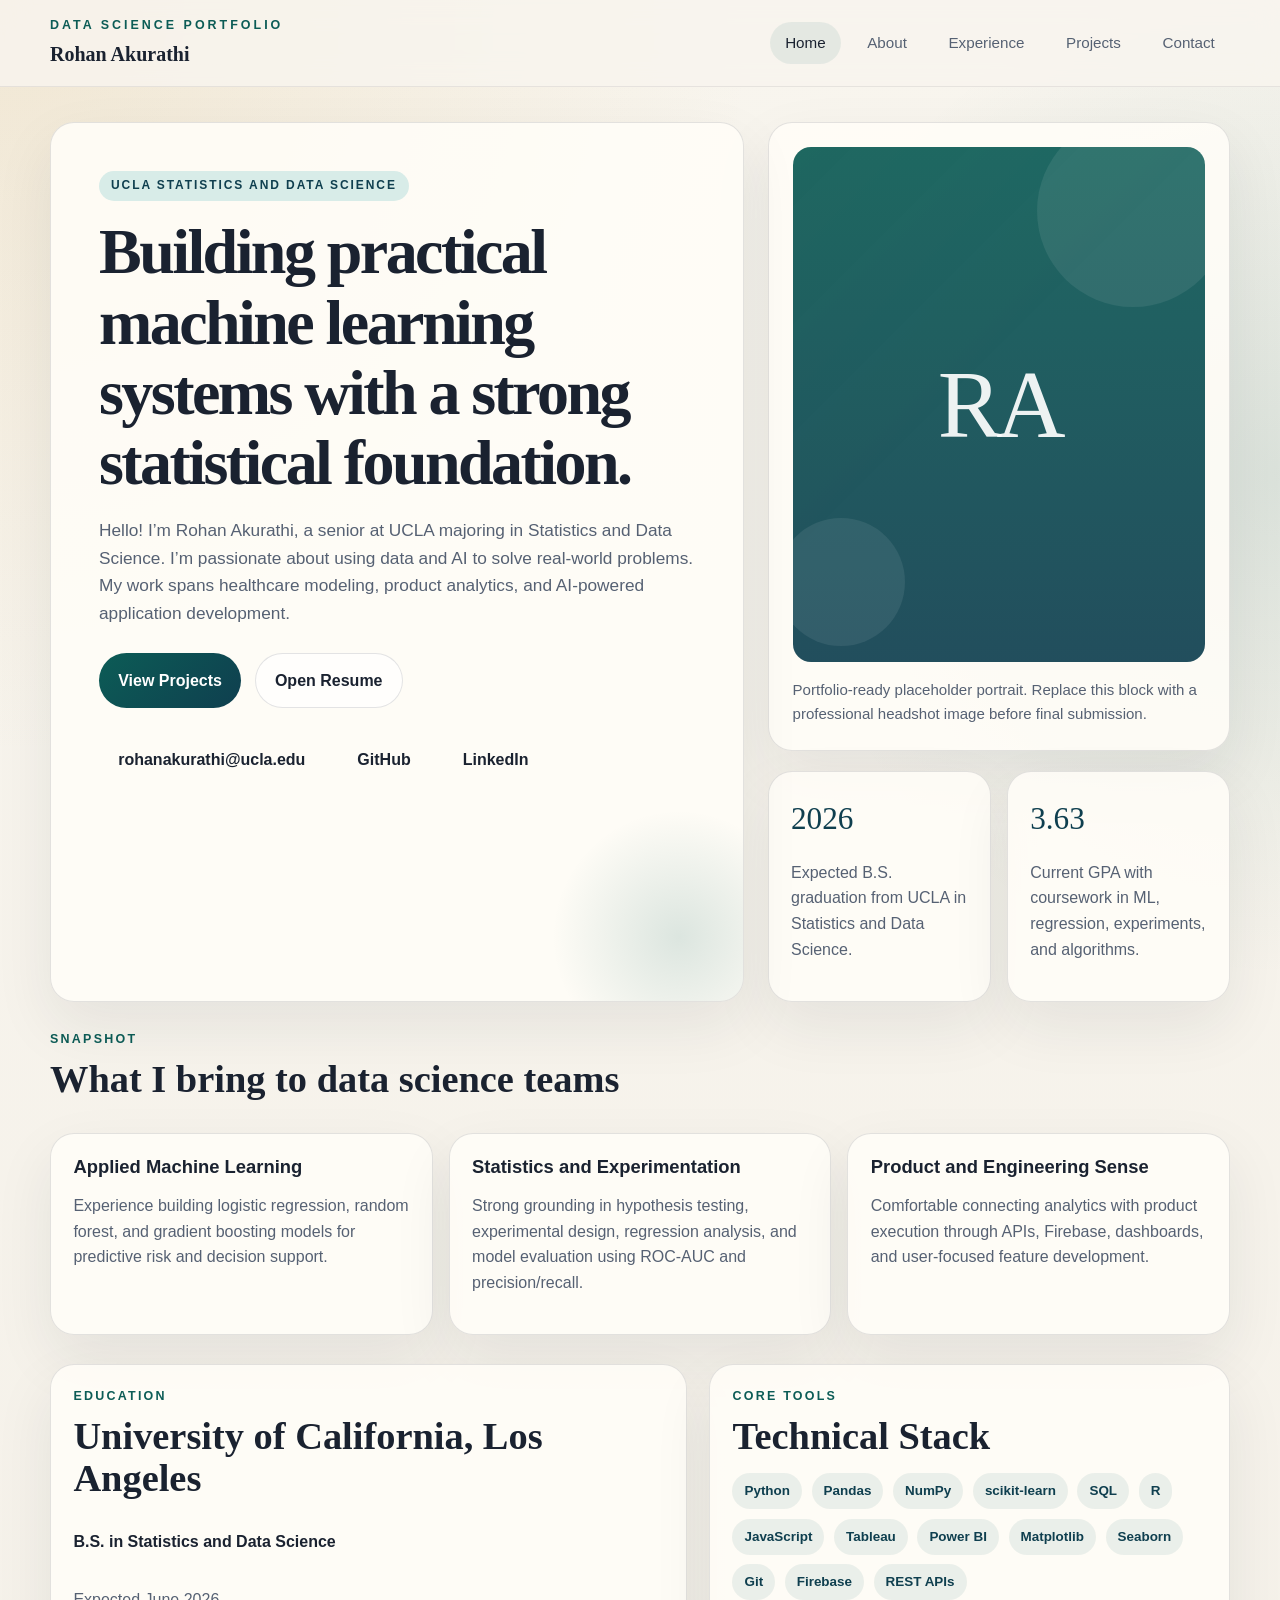
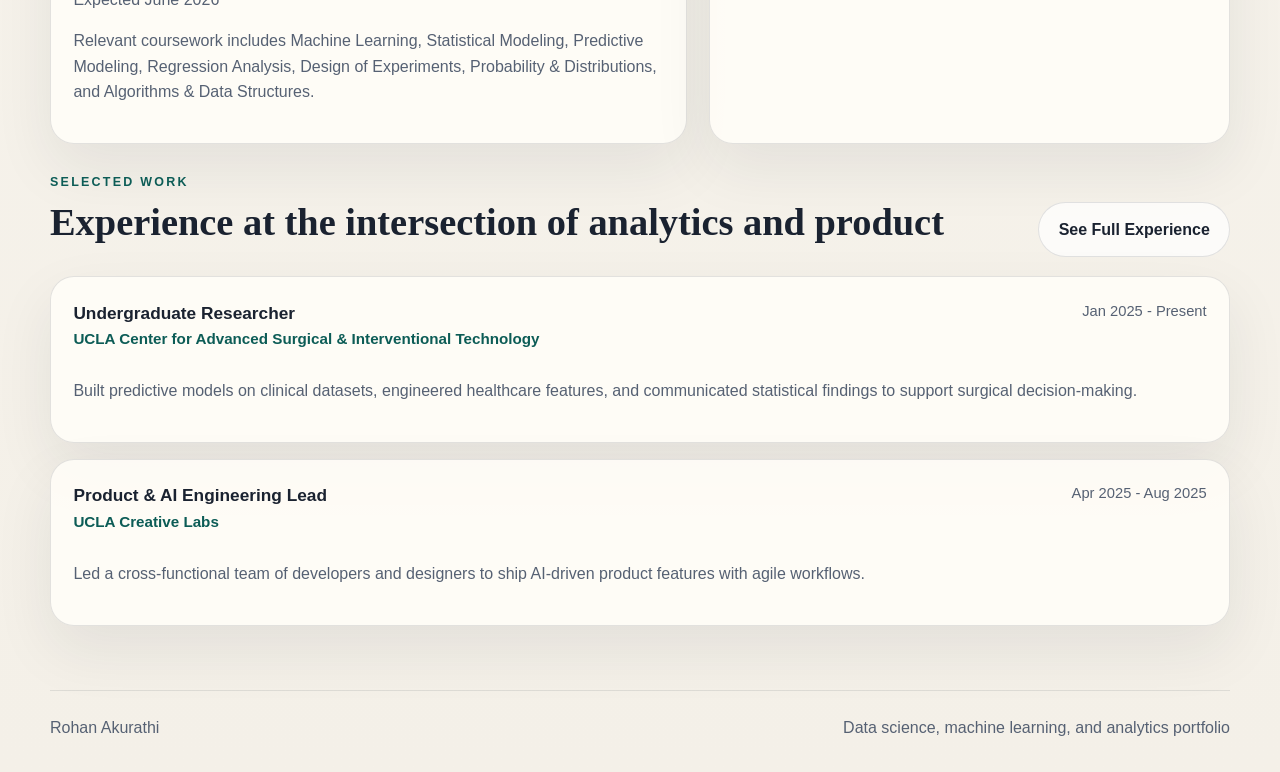
==== index.html @ 8f42e136 "Create multi-page data science portfolio website" ====
<!DOCTYPE html>
<html lang="en">
  <head>
    <meta charset="UTF-8" />
    <meta name="viewport" content="width=device-width, initial-scale=1.0" />
    <title>Rohan Akurathi | Data Science Portfolio</title>
    <meta
      name="description"
      content="Portfolio of Rohan Akurathi, a UCLA Statistics and Data Science student focused on machine learning, statistical analysis, and product-minded data work."
    />
    <link rel="stylesheet" href="styles.css" />
  </head>
  <body>
    <div class="site-shell">
      <header class="site-header">
        <div class="nav-wrap">
          <a class="brand" href="index.html">
            <span class="brand-mark">Data Science Portfolio</span>
            <span class="brand-name">Rohan Akurathi</span>
          </a>
          <nav class="nav-links" aria-label="Primary">
            <a class="active" href="index.html">Home</a>
            <a href="about.html">About</a>
            <a href="experience.html">Experience</a>
            <a href="projects.html">Projects</a>
            <a href="contact.html">Contact</a>
          </nav>
        </div>
      </header>

      <main class="content-wrap">
        <section class="hero">
          <div class="panel hero-copy">
            <span class="eyebrow">UCLA Statistics and Data Science</span>
            <h1>Building practical machine learning systems with a strong statistical foundation.</h1>
            <p class="lead">
              Hello! I’m Rohan Akurathi, a senior at UCLA majoring in Statistics and Data Science. I’m passionate about using data
              and AI to solve real-world problems. My work spans healthcare modeling, product analytics, and AI-powered application
              development.
            </p>
            <div class="cta-row">
              <a class="button primary" href="projects.html">View Projects</a>
              <a class="button secondary" href="assets/Rohan_Akurathi_Resume.pdf" target="_blank" rel="noreferrer">Open Resume</a>
            </div>
            <div class="inline-links">
              <a class="text-link" href="mailto:rohanakurathi@ucla.edu">rohanakurathi@ucla.edu</a>
              <a class="text-link" href="https://github.com/rohanakurathi/" target="_blank" rel="noreferrer">GitHub</a>
              <a class="text-link" href="https://www.linkedin.com/in/rohanakurathi/" target="_blank" rel="noreferrer">LinkedIn</a>
            </div>
          </div>

          <div class="hero-side">
            <div class="portrait-card">
              <div class="portrait" aria-label="Portrait placeholder for Rohan Akurathi">
                <div class="portrait-initials">RA</div>
              </div>
              <p class="portrait-note">
                Portfolio-ready placeholder portrait. Replace this block with a professional headshot image before final submission.
              </p>
            </div>
            <div class="mini-grid">
              <div class="card">
                <div class="stat-value">2026</div>
                <p>Expected B.S. graduation from UCLA in Statistics and Data Science.</p>
              </div>
              <div class="card">
                <div class="stat-value">3.63</div>
                <p>Current GPA with coursework in ML, regression, experiments, and algorithms.</p>
              </div>
            </div>
          </div>
        </section>

        <section class="section">
          <div class="section-header">
            <div>
              <div class="section-kicker">Snapshot</div>
              <h2>What I bring to data science teams</h2>
            </div>
          </div>
          <div class="card-grid">
            <article class="card">
              <h3>Applied Machine Learning</h3>
              <p>
                Experience building logistic regression, random forest, and gradient boosting models for predictive risk and decision support.
              </p>
            </article>
            <article class="card">
              <h3>Statistics and Experimentation</h3>
              <p>
                Strong grounding in hypothesis testing, experimental design, regression analysis, and model evaluation using ROC-AUC and precision/recall.
              </p>
            </article>
            <article class="card">
              <h3>Product and Engineering Sense</h3>
              <p>
                Comfortable connecting analytics with product execution through APIs, Firebase, dashboards, and user-focused feature development.
              </p>
            </article>
          </div>
        </section>

        <section class="section split">
          <div class="card">
            <div class="section-kicker">Education</div>
            <h2>University of California, Los Angeles</h2>
            <p class="highlight-line">B.S. in Statistics and Data Science</p>
            <p>Expected June 2026</p>
            <p>
              Relevant coursework includes Machine Learning, Statistical Modeling, Predictive Modeling, Regression Analysis, Design of
              Experiments, Probability &amp; Distributions, and Algorithms &amp; Data Structures.
            </p>
          </div>
          <div class="skill-cloud">
            <div class="section-kicker">Core Tools</div>
            <h2>Technical Stack</h2>
            <div class="tag-row">
              <span class="tag">Python</span>
              <span class="tag">Pandas</span>
              <span class="tag">NumPy</span>
              <span class="tag">scikit-learn</span>
              <span class="tag">SQL</span>
              <span class="tag">R</span>
              <span class="tag">JavaScript</span>
              <span class="tag">Tableau</span>
              <span class="tag">Power BI</span>
              <span class="tag">Matplotlib</span>
              <span class="tag">Seaborn</span>
              <span class="tag">Git</span>
              <span class="tag">Firebase</span>
              <span class="tag">REST APIs</span>
            </div>
          </div>
        </section>

        <section class="section">
          <div class="section-header">
            <div>
              <div class="section-kicker">Selected Work</div>
              <h2>Experience at the intersection of analytics and product</h2>
            </div>
            <a class="button secondary" href="experience.html">See Full Experience</a>
          </div>
          <div class="timeline">
            <article class="timeline-item">
              <div class="timeline-head">
                <div>
                  <div class="timeline-role">Undergraduate Researcher</div>
                  <div class="timeline-org">UCLA Center for Advanced Surgical &amp; Interventional Technology</div>
                </div>
                <div class="timeline-date">Jan 2025 - Present</div>
              </div>
              <p>
                Built predictive models on clinical datasets, engineered healthcare features, and communicated statistical findings to
                support surgical decision-making.
              </p>
            </article>
            <article class="timeline-item">
              <div class="timeline-head">
                <div>
                  <div class="timeline-role">Product &amp; AI Engineering Lead</div>
                  <div class="timeline-org">UCLA Creative Labs</div>
                </div>
                <div class="timeline-date">Apr 2025 - Aug 2025</div>
              </div>
              <p>
                Led a cross-functional team of developers and designers to ship AI-driven product features with agile workflows.
              </p>
            </article>
          </div>
        </section>
      </main>

      <footer class="footer-wrap">
        <div class="footer-card">
          <span>Rohan Akurathi</span>
          <span>Data science, machine learning, and analytics portfolio</span>
        </div>
      </footer>
    </div>
  </body>
</html>
---- styles.css ----
:root {
  --bg: #f4f0e8;
  --paper: #fffdf8;
  --paper-strong: #f7f2e8;
  --ink: #1a2230;
  --muted: #566173;
  --line: rgba(26, 34, 48, 0.12);
  --accent: #0c5c56;
  --accent-soft: #d8ece8;
  --accent-deep: #0f3f4f;
  --gold: #d0a85c;
  --shadow: 0 24px 60px rgba(26, 34, 48, 0.08);
  --radius: 24px;
  --radius-sm: 16px;
  --max: 1180px;
}

* {
  box-sizing: border-box;
}

html {
  scroll-behavior: smooth;
}

body {
  margin: 0;
  font-family: "Avenir Next", Avenir, "Segoe UI", sans-serif;
  color: var(--ink);
  background:
    radial-gradient(circle at top left, rgba(208, 168, 92, 0.18), transparent 28%),
    radial-gradient(circle at right 20%, rgba(12, 92, 86, 0.12), transparent 22%),
    linear-gradient(180deg, #f8f5ee 0%, var(--bg) 100%);
  line-height: 1.6;
}

a {
  color: inherit;
  text-decoration: none;
}

img {
  max-width: 100%;
  display: block;
}

.site-shell {
  min-height: 100vh;
}

.site-header {
  position: sticky;
  top: 0;
  z-index: 20;
  backdrop-filter: blur(14px);
  background: rgba(248, 245, 238, 0.82);
  border-bottom: 1px solid rgba(26, 34, 48, 0.08);
}

.nav-wrap,
.content-wrap,
.footer-wrap {
  width: min(calc(100% - 2rem), var(--max));
  margin: 0 auto;
}

.nav-wrap {
  display: flex;
  align-items: center;
  justify-content: space-between;
  gap: 1.5rem;
  padding: 1rem 0;
}

.brand {
  display: flex;
  flex-direction: column;
  gap: 0.1rem;
}

.brand-mark {
  font-size: 0.78rem;
  letter-spacing: 0.24em;
  text-transform: uppercase;
  color: var(--accent);
  font-weight: 700;
}

.brand-name {
  font-family: Georgia, "Times New Roman", serif;
  font-size: 1.25rem;
  font-weight: 700;
}

.nav-links {
  display: flex;
  flex-wrap: wrap;
  justify-content: flex-end;
  gap: 0.7rem;
}

.nav-links a {
  padding: 0.55rem 0.95rem;
  border-radius: 999px;
  font-size: 0.95rem;
  color: var(--muted);
  transition: 160ms ease;
}

.nav-links a:hover,
.nav-links a.active {
  color: var(--ink);
  background: rgba(12, 92, 86, 0.08);
}

.content-wrap {
  padding: 2.2rem 0 4rem;
}

.hero {
  display: grid;
  grid-template-columns: 1.5fr 1fr;
  gap: 1.5rem;
  align-items: stretch;
}

.panel,
.card,
.timeline-item,
.contact-panel,
.resume-frame,
.project-card,
.skill-cloud,
.portrait-card {
  background: rgba(255, 253, 248, 0.88);
  border: 1px solid var(--line);
  border-radius: var(--radius);
  box-shadow: var(--shadow);
}

.hero-copy {
  padding: 3rem;
  position: relative;
  overflow: hidden;
}

.hero-copy::after {
  content: "";
  position: absolute;
  inset: auto -4rem -4rem auto;
  width: 16rem;
  height: 16rem;
  border-radius: 50%;
  background: radial-gradient(circle, rgba(12, 92, 86, 0.14), transparent 70%);
}

.eyebrow {
  display: inline-flex;
  align-items: center;
  gap: 0.5rem;
  padding: 0.35rem 0.75rem;
  border-radius: 999px;
  font-size: 0.75rem;
  font-weight: 700;
  letter-spacing: 0.16em;
  text-transform: uppercase;
  background: var(--accent-soft);
  color: var(--accent-deep);
}

h1,
h2,
h3 {
  line-height: 1.1;
  margin: 0;
}

h1 {
  margin-top: 1rem;
  font-family: Georgia, "Times New Roman", serif;
  font-size: clamp(2.8rem, 5vw, 4.8rem);
  letter-spacing: -0.04em;
}

h2 {
  font-family: Georgia, "Times New Roman", serif;
  font-size: clamp(1.8rem, 3vw, 2.6rem);
  margin-bottom: 0.85rem;
}

h3 {
  font-size: 1.15rem;
}

.lead {
  font-size: 1.08rem;
  color: var(--muted);
  max-width: 62ch;
  margin: 1.15rem 0 0;
}

.cta-row,
.inline-links {
  display: flex;
  flex-wrap: wrap;
  gap: 0.85rem;
  margin-top: 1.6rem;
}

.button,
.text-link {
  display: inline-flex;
  align-items: center;
  justify-content: center;
  gap: 0.45rem;
  border-radius: 999px;
  padding: 0.85rem 1.2rem;
  font-weight: 600;
  transition: 160ms ease;
}

.button.primary {
  color: white;
  background: linear-gradient(135deg, var(--accent) 0%, var(--accent-deep) 100%);
}

.button.secondary {
  border: 1px solid var(--line);
  background: rgba(255, 255, 255, 0.7);
}

.button:hover,
.text-link:hover {
  transform: translateY(-1px);
}

.hero-side {
  display: grid;
  gap: 1.2rem;
}

.portrait-card {
  padding: 1.5rem;
}

.portrait {
  aspect-ratio: 4 / 5;
  border-radius: calc(var(--radius) - 6px);
  background:
    linear-gradient(180deg, rgba(12, 92, 86, 0.92), rgba(15, 63, 79, 0.92)),
    linear-gradient(135deg, rgba(208, 168, 92, 0.2), transparent 50%);
  position: relative;
  overflow: hidden;
  display: grid;
  place-items: center;
}

.portrait::before,
.portrait::after {
  content: "";
  position: absolute;
  border-radius: 50%;
  background: rgba(255, 255, 255, 0.08);
}

.portrait::before {
  width: 12rem;
  height: 12rem;
  top: -2rem;
  right: -1.5rem;
}

.portrait::after {
  width: 8rem;
  height: 8rem;
  bottom: 1rem;
  left: -1rem;
}

.portrait-initials {
  position: relative;
  z-index: 1;
  font-family: Georgia, "Times New Roman", serif;
  font-size: clamp(4rem, 10vw, 6rem);
  color: rgba(255, 255, 255, 0.92);
  letter-spacing: -0.06em;
}

.portrait-note {
  margin: 1rem 0 0;
  color: var(--muted);
  font-size: 0.94rem;
}

.mini-grid,
.stats-grid,
.card-grid,
.project-grid,
.contact-grid {
  display: grid;
  gap: 1rem;
}

.mini-grid {
  grid-template-columns: repeat(2, minmax(0, 1fr));
}

.card,
.timeline-item,
.project-card,
.contact-panel,
.skill-cloud {
  padding: 1.4rem;
}

.stat-value {
  font-family: Georgia, "Times New Roman", serif;
  font-size: 1.95rem;
  color: var(--accent-deep);
}

.muted,
.meta,
li,
p {
  color: var(--muted);
}

.section {
  margin-top: 1.8rem;
}

.section-header {
  display: flex;
  align-items: end;
  justify-content: space-between;
  gap: 1rem;
  margin-bottom: 1.2rem;
}

.section-kicker {
  font-size: 0.78rem;
  text-transform: uppercase;
  letter-spacing: 0.18em;
  color: var(--accent);
  font-weight: 700;
  margin-bottom: 0.5rem;
}

.card-grid,
.project-grid,
.contact-grid {
  grid-template-columns: repeat(3, minmax(0, 1fr));
}

.list-reset {
  list-style: none;
  margin: 0;
  padding: 0;
}

.tag-row {
  display: flex;
  flex-wrap: wrap;
  gap: 0.6rem;
  margin-top: 1rem;
}

.tag {
  padding: 0.45rem 0.75rem;
  border-radius: 999px;
  background: rgba(12, 92, 86, 0.08);
  color: var(--accent-deep);
  font-size: 0.84rem;
  font-weight: 600;
}

.timeline {
  display: grid;
  gap: 1rem;
}

.timeline-item {
  display: grid;
  gap: 0.65rem;
}

.timeline-head {
  display: flex;
  justify-content: space-between;
  align-items: start;
  gap: 1rem;
}

.timeline-role {
  font-size: 1.08rem;
  font-weight: 700;
  color: var(--ink);
}

.timeline-org {
  font-size: 0.95rem;
  color: var(--accent);
  font-weight: 700;
}

.timeline-date {
  font-size: 0.92rem;
  white-space: nowrap;
  color: var(--muted);
}

ul {
  margin: 0.2rem 0 0;
  padding-left: 1.15rem;
}

.split {
  display: grid;
  grid-template-columns: 1.1fr 0.9fr;
  gap: 1.4rem;
}

.resume-frame {
  overflow: hidden;
}

.resume-frame iframe {
  width: 100%;
  height: 72vh;
  border: 0;
}

.footer-wrap {
  padding: 0 0 2rem;
}

.footer-card {
  border-top: 1px solid rgba(26, 34, 48, 0.1);
  padding-top: 1.5rem;
  color: var(--muted);
  display: flex;
  justify-content: space-between;
  gap: 1rem;
  flex-wrap: wrap;
}

.highlight-line {
  display: inline-flex;
  gap: 0.55rem;
  align-items: center;
  color: var(--ink);
  font-weight: 600;
}

.divider {
  height: 1px;
  background: var(--line);
  margin: 1.4rem 0;
}

@media (max-width: 980px) {
  .hero,
  .split,
  .card-grid,
  .project-grid,
  .contact-grid {
    grid-template-columns: 1fr;
  }

  .mini-grid {
    grid-template-columns: 1fr 1fr;
  }

  .timeline-head,
  .section-header,
  .footer-card {
    flex-direction: column;
    align-items: start;
  }
}

@media (max-width: 720px) {
  .nav-wrap {
    flex-direction: column;
    align-items: start;
  }

  .nav-links {
    justify-content: start;
  }

  .hero-copy,
  .portrait-card,
  .card,
  .timeline-item,
  .project-card,
  .contact-panel,
  .skill-cloud {
    padding: 1.2rem;
  }

  .content-wrap {
    padding-top: 1.5rem;
  }

  .mini-grid {
    grid-template-columns: 1fr;
  }
}
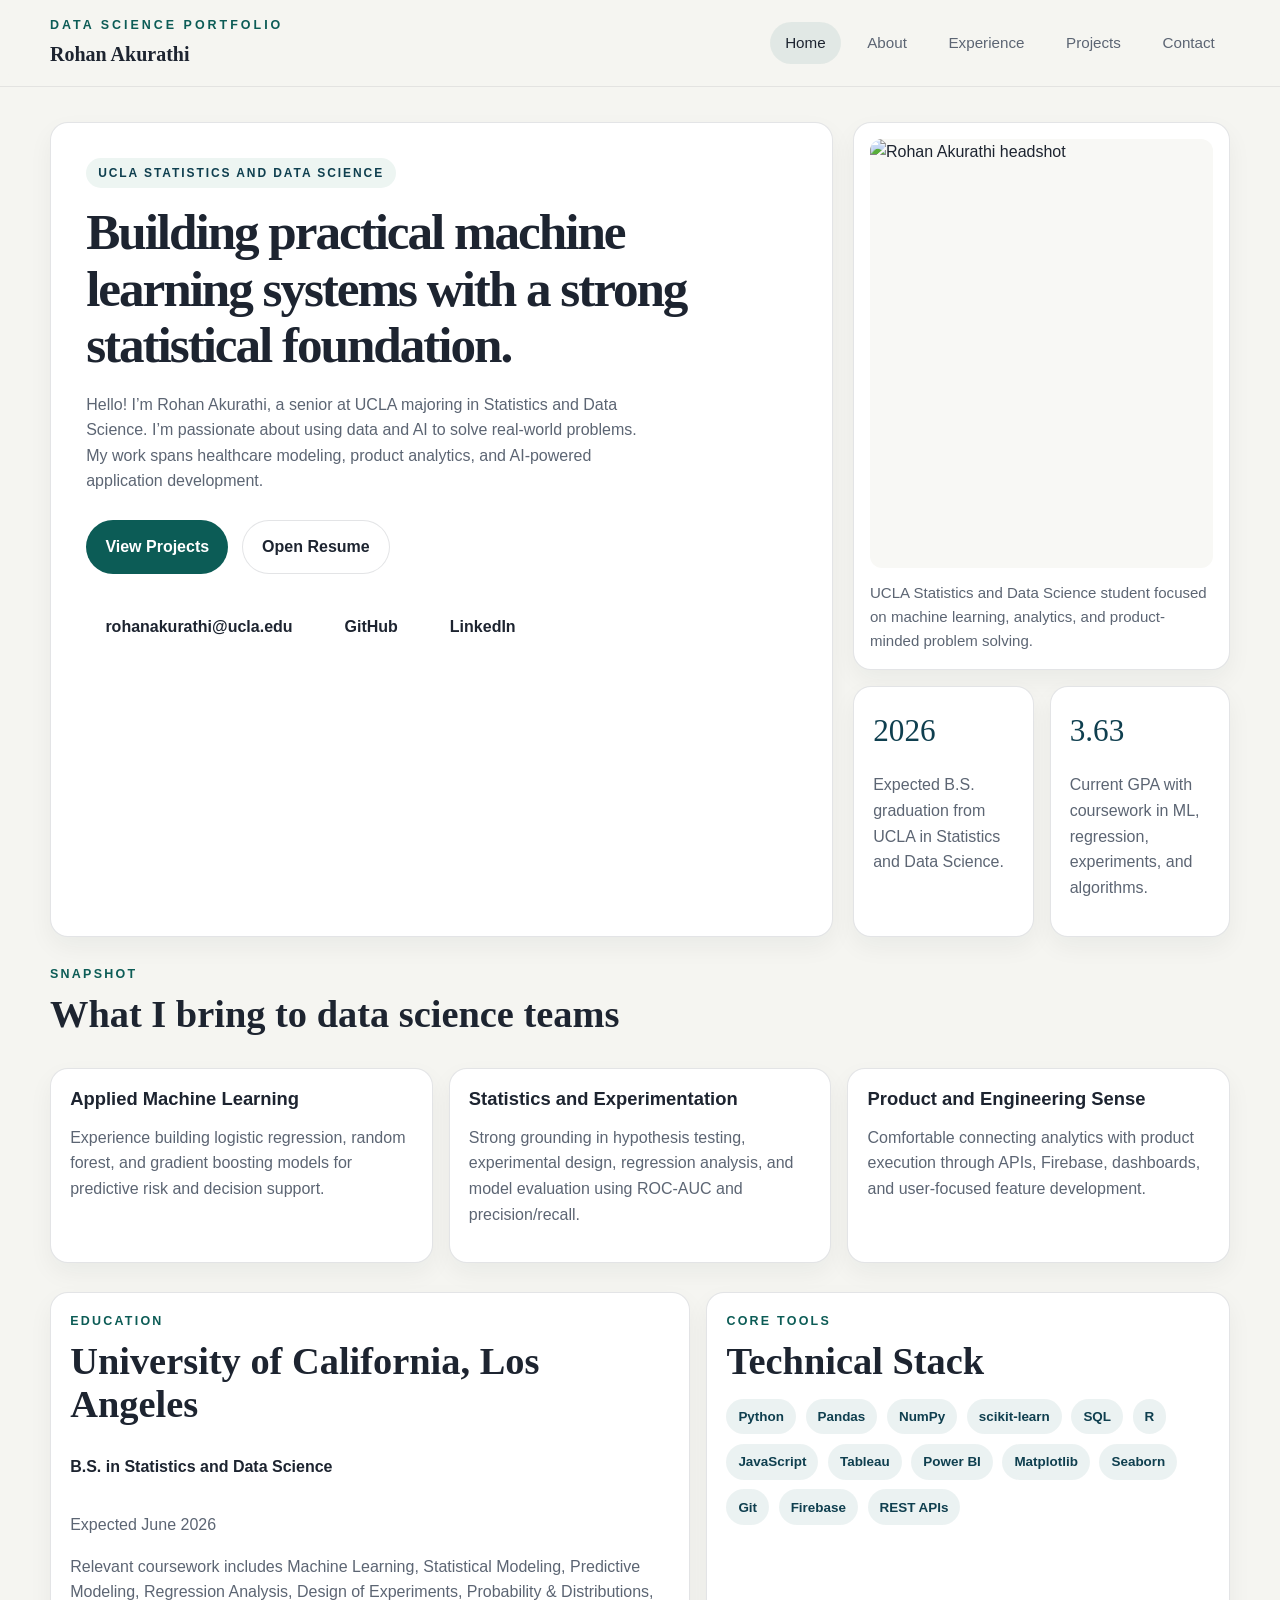
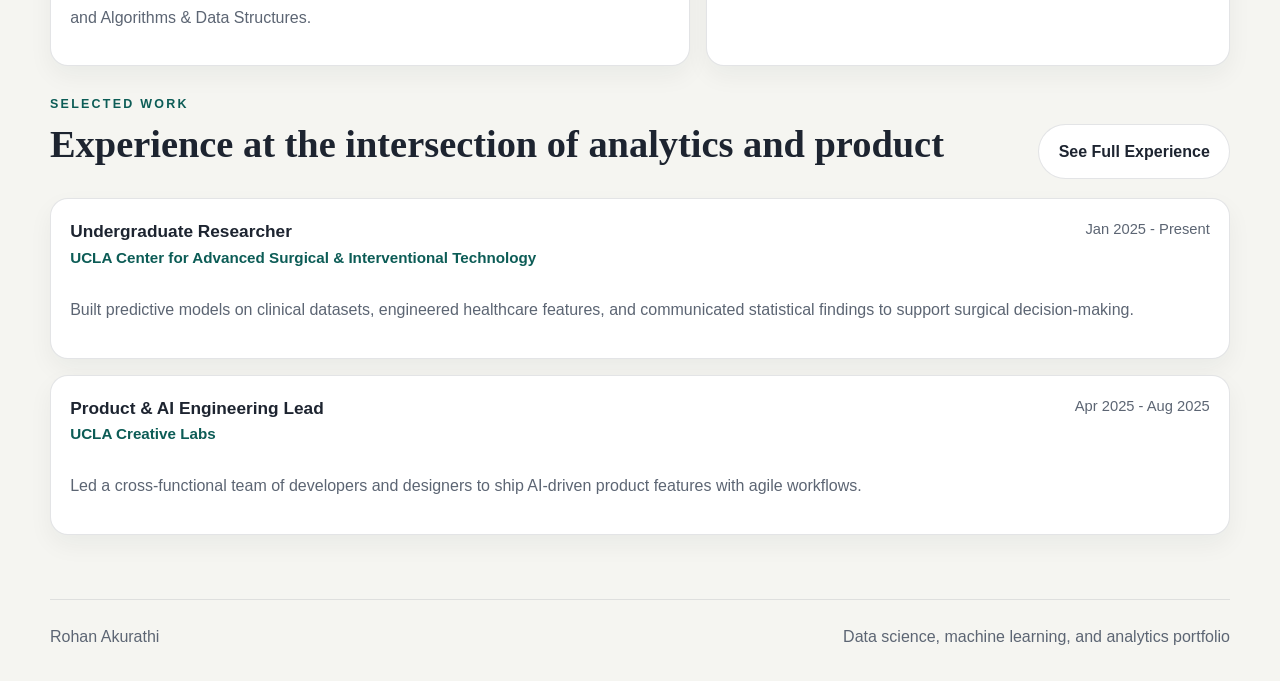
==== commit 09d05488: "Simplify portfolio layout and add headshot" ====
--- a/index.html
+++ b/index.html
@@ -45,17 +45,17 @@
             <div class="inline-links">
               <a class="text-link" href="mailto:rohanakurathi@ucla.edu">rohanakurathi@ucla.edu</a>
               <a class="text-link" href="https://github.com/rohanakurathi/" target="_blank" rel="noreferrer">GitHub</a>
-              <a class="text-link" href="https://www.linkedin.com/in/rohanakurathi/" target="_blank" rel="noreferrer">LinkedIn</a>
+              <a class="text-link" href="https://www.linkedin.com/in/rohan-akurathi/" target="_blank" rel="noreferrer">LinkedIn</a>
             </div>
           </div>
 
           <div class="hero-side">
             <div class="portrait-card">
-              <div class="portrait" aria-label="Portrait placeholder for Rohan Akurathi">
-                <div class="portrait-initials">RA</div>
+              <div class="portrait" aria-label="Portrait of Rohan Akurathi">
+                <img src="assets/headshot.jpg" alt="Rohan Akurathi headshot" />
               </div>
               <p class="portrait-note">
-                Portfolio-ready placeholder portrait. Replace this block with a professional headshot image before final submission.
+                UCLA Statistics and Data Science student focused on machine learning, analytics, and product-minded problem solving.
               </p>
             </div>
             <div class="mini-grid">
--- a/styles.css
+++ b/styles.css
@@ -1,17 +1,17 @@
 :root {
-  --bg: #f4f0e8;
-  --paper: #fffdf8;
-  --paper-strong: #f7f2e8;
-  --ink: #1a2230;
-  --muted: #566173;
+  --bg: #f5f5f1;
+  --paper: #ffffff;
+  --paper-strong: #f8f8f5;
+  --ink: #1d2430;
+  --muted: #5c6573;
   --line: rgba(26, 34, 48, 0.12);
   --accent: #0c5c56;
   --accent-soft: #d8ece8;
   --accent-deep: #0f3f4f;
   --gold: #d0a85c;
-  --shadow: 0 24px 60px rgba(26, 34, 48, 0.08);
-  --radius: 24px;
-  --radius-sm: 16px;
+  --shadow: 0 10px 24px rgba(26, 34, 48, 0.05);
+  --radius: 18px;
+  --radius-sm: 14px;
   --max: 1180px;
 }
 
@@ -27,10 +27,7 @@
   margin: 0;
   font-family: "Avenir Next", Avenir, "Segoe UI", sans-serif;
   color: var(--ink);
-  background:
-    radial-gradient(circle at top left, rgba(208, 168, 92, 0.18), transparent 28%),
-    radial-gradient(circle at right 20%, rgba(12, 92, 86, 0.12), transparent 22%),
-    linear-gradient(180deg, #f8f5ee 0%, var(--bg) 100%);
+  background: var(--bg);
   line-height: 1.6;
 }
 
@@ -52,8 +49,8 @@
   position: sticky;
   top: 0;
   z-index: 20;
-  backdrop-filter: blur(14px);
-  background: rgba(248, 245, 238, 0.82);
+  backdrop-filter: blur(10px);
+  background: rgba(245, 245, 241, 0.92);
   border-bottom: 1px solid rgba(26, 34, 48, 0.08);
 }
 
@@ -119,8 +116,8 @@
 
 .hero {
   display: grid;
-  grid-template-columns: 1.5fr 1fr;
-  gap: 1.5rem;
+  grid-template-columns: 1.35fr 0.65fr;
+  gap: 1.25rem;
   align-items: stretch;
 }
 
@@ -132,26 +129,14 @@
 .project-card,
 .skill-cloud,
 .portrait-card {
-  background: rgba(255, 253, 248, 0.88);
+  background: var(--paper);
   border: 1px solid var(--line);
   border-radius: var(--radius);
   box-shadow: var(--shadow);
 }
 
 .hero-copy {
-  padding: 3rem;
-  position: relative;
-  overflow: hidden;
-}
-
-.hero-copy::after {
-  content: "";
-  position: absolute;
-  inset: auto -4rem -4rem auto;
-  width: 16rem;
-  height: 16rem;
-  border-radius: 50%;
-  background: radial-gradient(circle, rgba(12, 92, 86, 0.14), transparent 70%);
+  padding: 2.2rem;
 }
 
 .eyebrow {
@@ -164,7 +149,7 @@
   font-weight: 700;
   letter-spacing: 0.16em;
   text-transform: uppercase;
-  background: var(--accent-soft);
+  background: #edf5f2;
   color: var(--accent-deep);
 }
 
@@ -178,7 +163,7 @@
 h1 {
   margin-top: 1rem;
   font-family: Georgia, "Times New Roman", serif;
-  font-size: clamp(2.8rem, 5vw, 4.8rem);
+  font-size: clamp(2.5rem, 4vw, 4rem);
   letter-spacing: -0.04em;
 }
 
@@ -193,7 +178,7 @@
 }
 
 .lead {
-  font-size: 1.08rem;
+  font-size: 1rem;
   color: var(--muted);
   max-width: 62ch;
   margin: 1.15rem 0 0;
@@ -221,12 +206,12 @@
 
 .button.primary {
   color: white;
-  background: linear-gradient(135deg, var(--accent) 0%, var(--accent-deep) 100%);
+  background: var(--accent);
 }
 
 .button.secondary {
   border: 1px solid var(--line);
-  background: rgba(255, 255, 255, 0.7);
+  background: var(--paper);
 }
 
 .button:hover,
@@ -236,58 +221,28 @@
 
 .hero-side {
   display: grid;
-  gap: 1.2rem;
+  gap: 1rem;
 }
 
 .portrait-card {
-  padding: 1.5rem;
+  padding: 1rem;
 }
 
 .portrait {
   aspect-ratio: 4 / 5;
   border-radius: calc(var(--radius) - 6px);
-  background:
-    linear-gradient(180deg, rgba(12, 92, 86, 0.92), rgba(15, 63, 79, 0.92)),
-    linear-gradient(135deg, rgba(208, 168, 92, 0.2), transparent 50%);
-  position: relative;
+  background: var(--paper-strong);
   overflow: hidden;
-  display: grid;
-  place-items: center;
-}
-
-.portrait::before,
-.portrait::after {
-  content: "";
-  position: absolute;
-  border-radius: 50%;
-  background: rgba(255, 255, 255, 0.08);
-}
-
-.portrait::before {
-  width: 12rem;
-  height: 12rem;
-  top: -2rem;
-  right: -1.5rem;
-}
-
-.portrait::after {
-  width: 8rem;
-  height: 8rem;
-  bottom: 1rem;
-  left: -1rem;
-}
-
-.portrait-initials {
-  position: relative;
-  z-index: 1;
-  font-family: Georgia, "Times New Roman", serif;
-  font-size: clamp(4rem, 10vw, 6rem);
-  color: rgba(255, 255, 255, 0.92);
-  letter-spacing: -0.06em;
+}
+
+.portrait img {
+  width: 100%;
+  height: 100%;
+  object-fit: cover;
 }
 
 .portrait-note {
-  margin: 1rem 0 0;
+  margin: 0.85rem 0 0;
   color: var(--muted);
   font-size: 0.94rem;
 }
@@ -310,7 +265,7 @@
 .project-card,
 .contact-panel,
 .skill-cloud {
-  padding: 1.4rem;
+  padding: 1.2rem;
 }
 
 .stat-value {
@@ -351,6 +306,7 @@
 .project-grid,
 .contact-grid {
   grid-template-columns: repeat(3, minmax(0, 1fr));
+  gap: 1rem;
 }
 
 .list-reset {
@@ -418,7 +374,7 @@
 .split {
   display: grid;
   grid-template-columns: 1.1fr 0.9fr;
-  gap: 1.4rem;
+  gap: 1rem;
 }
 
 .resume-frame {
@@ -497,7 +453,7 @@
   .project-card,
   .contact-panel,
   .skill-cloud {
-    padding: 1.2rem;
+    padding: 1rem;
   }
 
   .content-wrap {
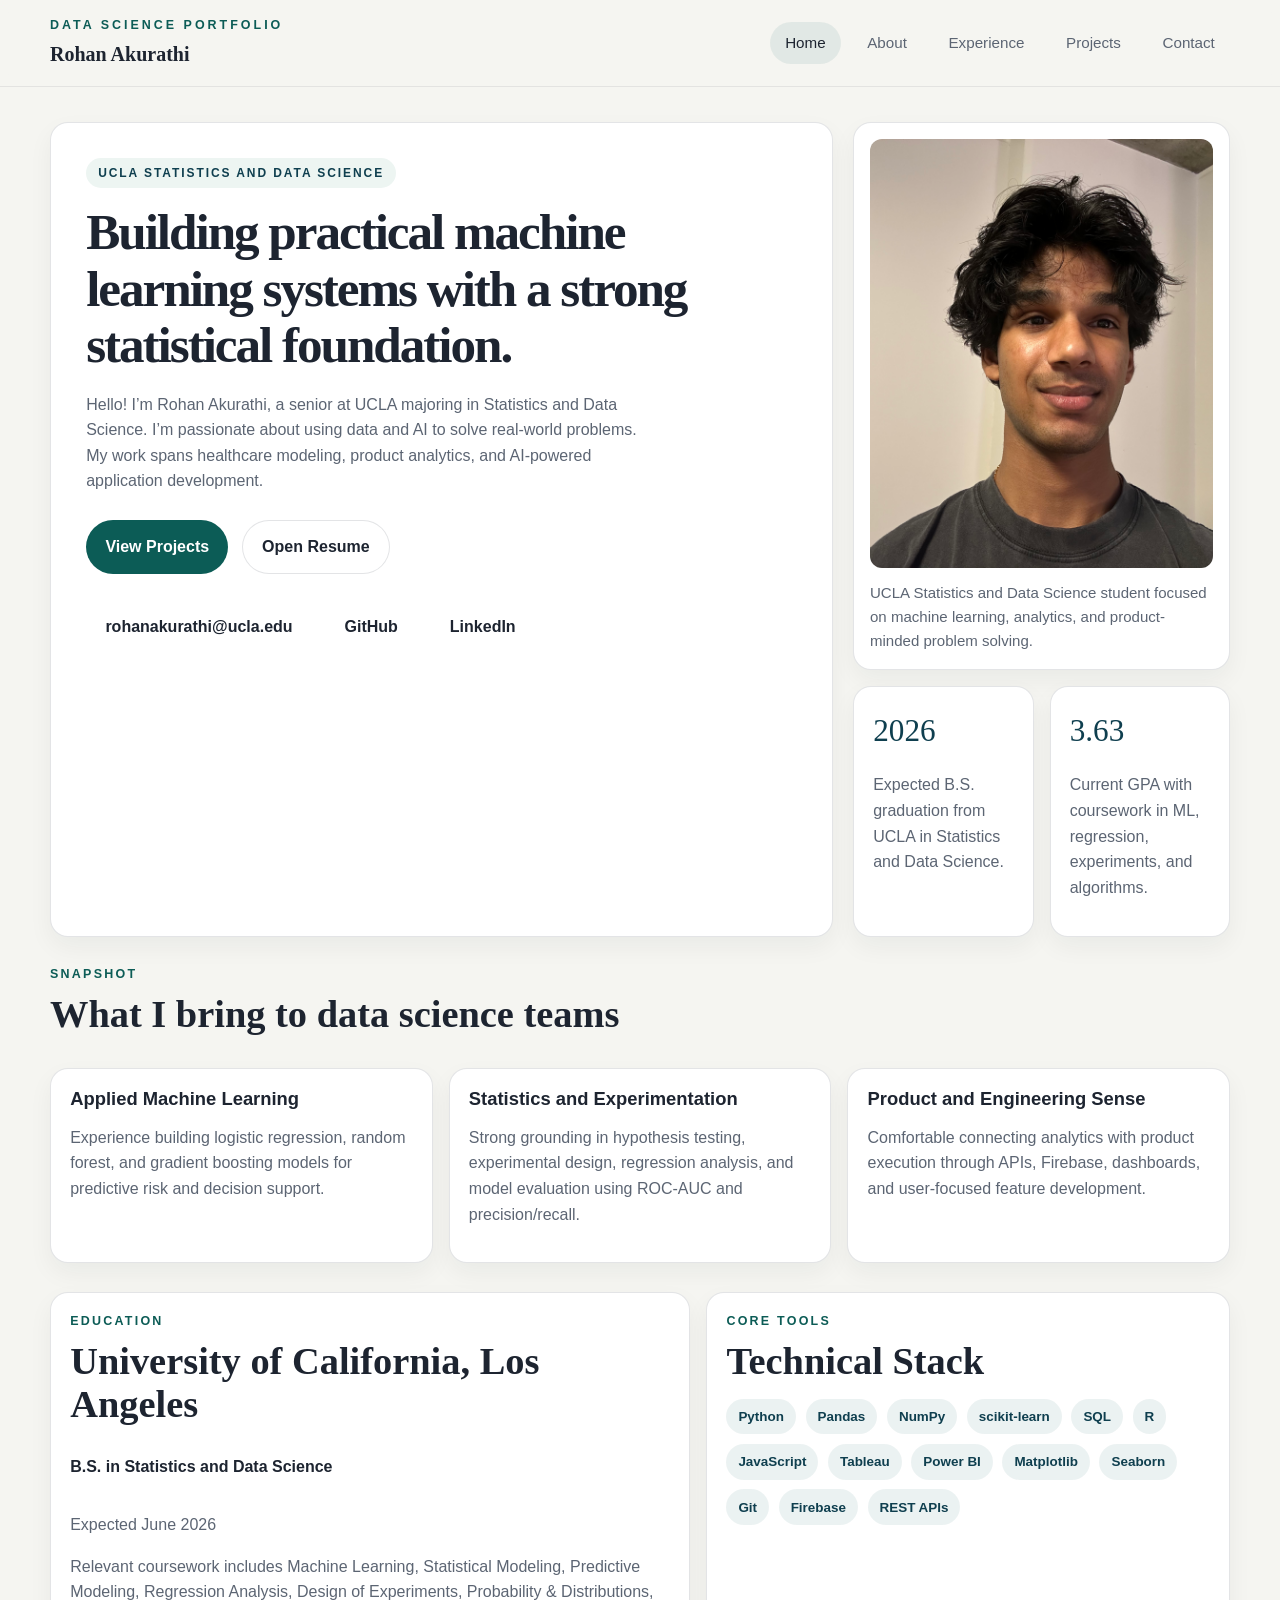
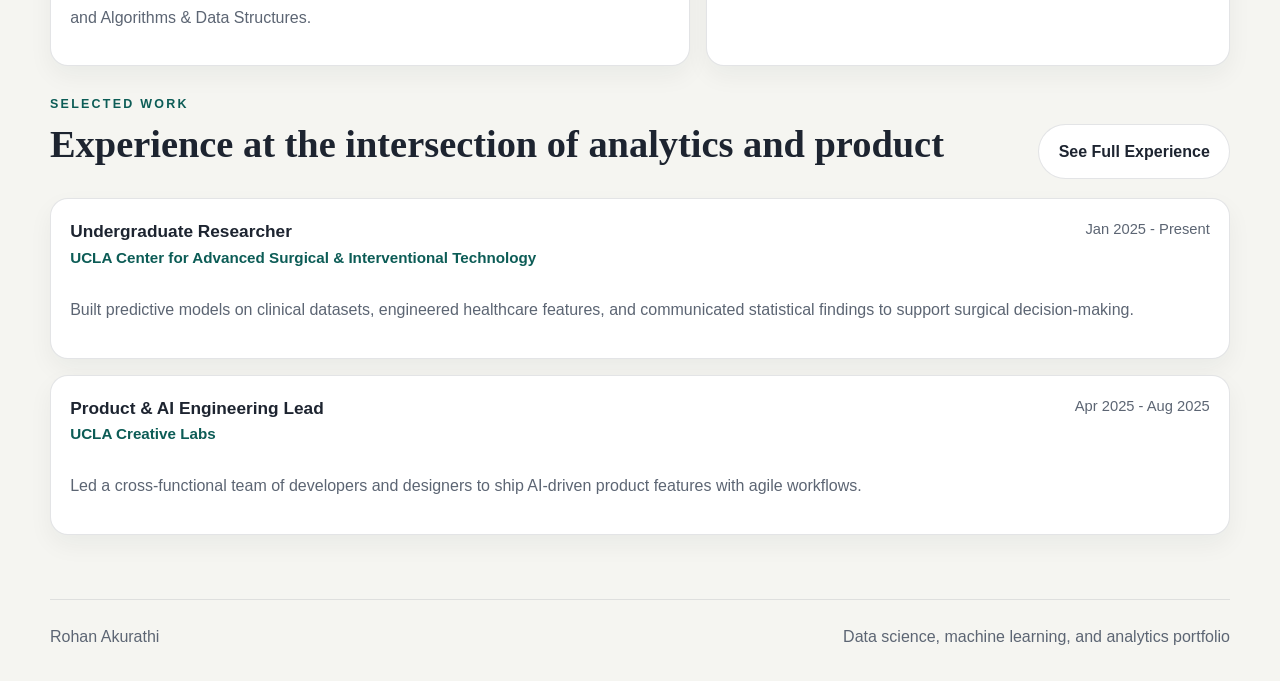
==== commit 2122e3d4: "Replace broken headshot JPG with PNG asset" ====
--- a/index.html
+++ b/index.html
@@ -52,7 +52,7 @@
           <div class="hero-side">
             <div class="portrait-card">
               <div class="portrait" aria-label="Portrait of Rohan Akurathi">
-                <img src="assets/headshot.jpg" alt="Rohan Akurathi headshot" />
+                <img src="assets/headshot.png" alt="Rohan Akurathi headshot" />
               </div>
               <p class="portrait-note">
                 UCLA Statistics and Data Science student focused on machine learning, analytics, and product-minded problem solving.
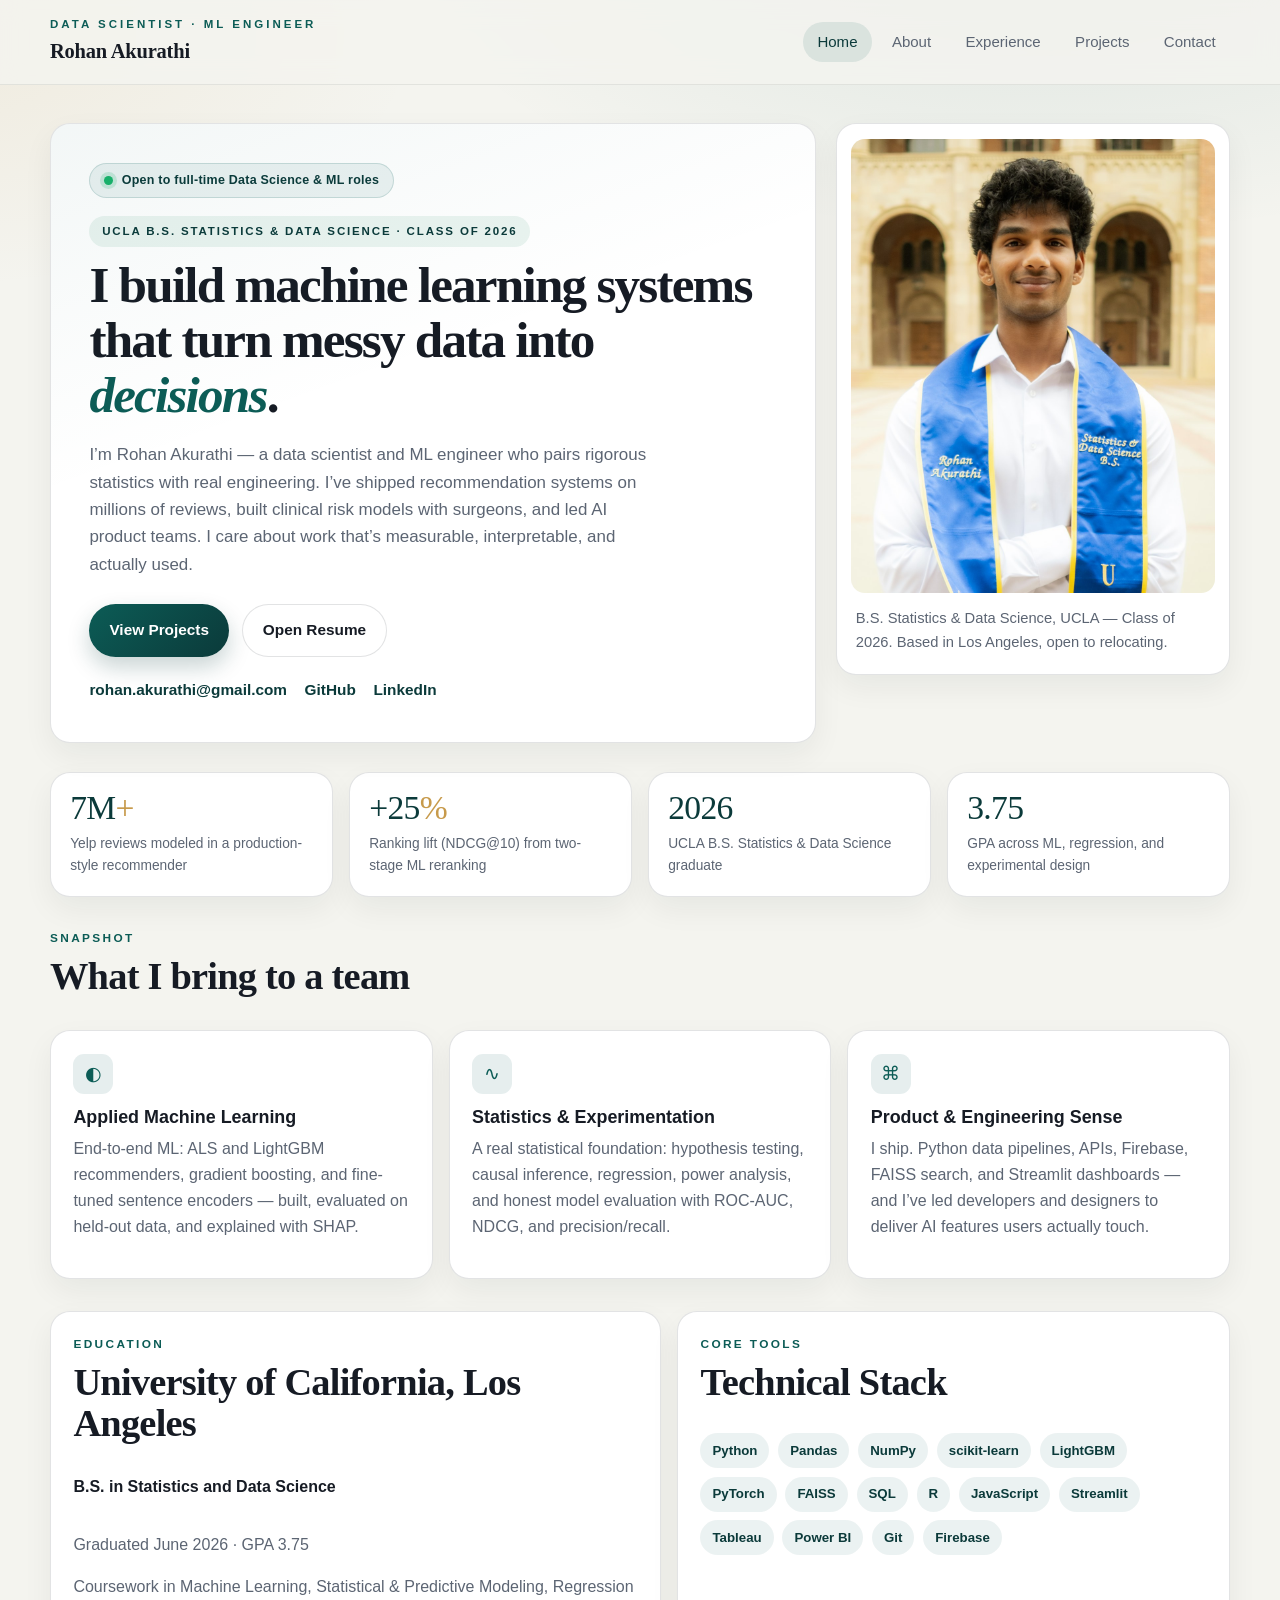
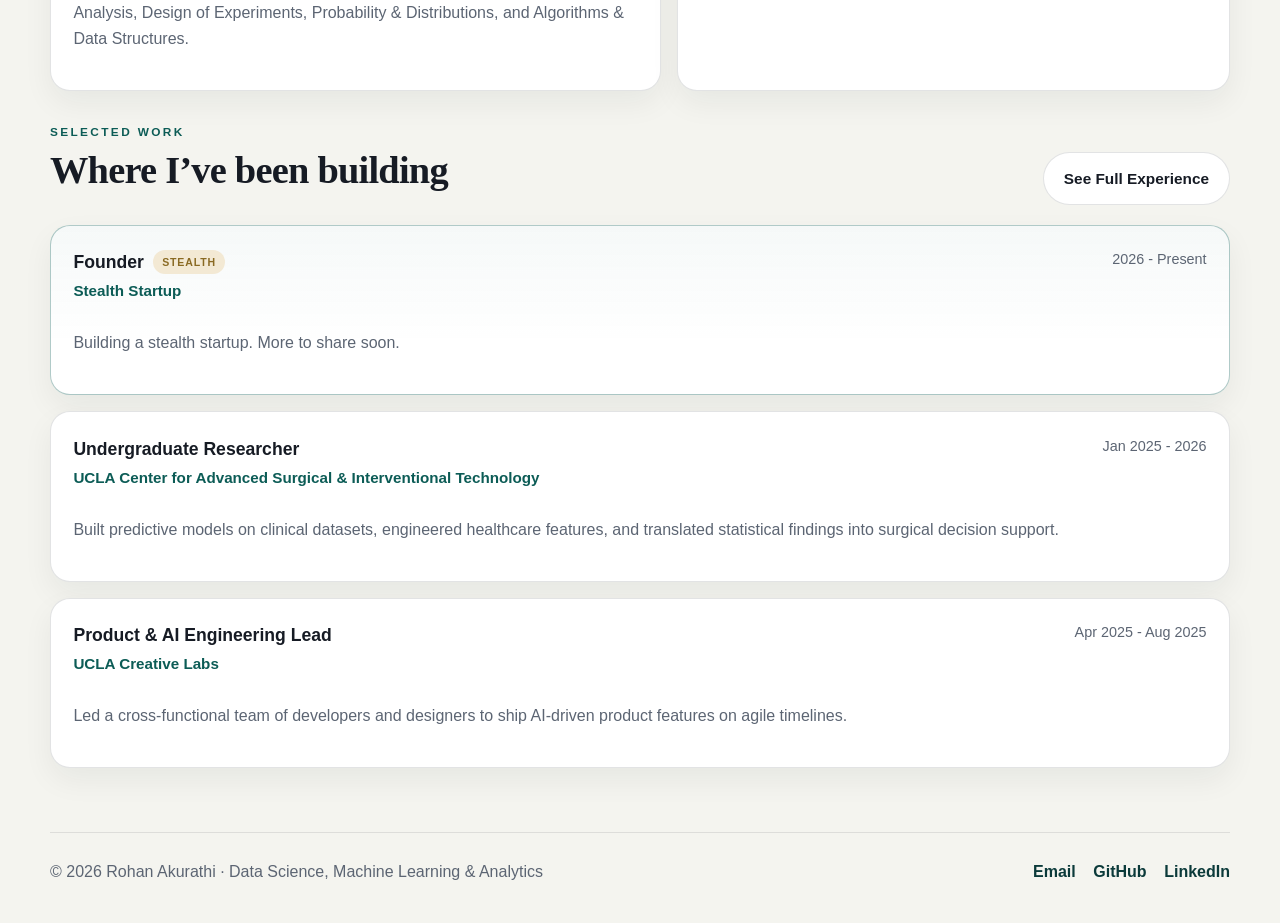
==== commit 20baedbc: "Refresh portfolio: grad headshot, Yelp project, recruiter redesign - Update headshot to UCLA Class o" ====
--- a/index.html
+++ b/index.html
@@ -3,10 +3,10 @@
   <head>
     <meta charset="UTF-8" />
     <meta name="viewport" content="width=device-width, initial-scale=1.0" />
-    <title>Rohan Akurathi | Data Science Portfolio</title>
+    <title>Rohan Akurathi | Data Scientist &amp; ML Engineer</title>
     <meta
       name="description"
-      content="Portfolio of Rohan Akurathi, a UCLA Statistics and Data Science student focused on machine learning, statistical analysis, and product-minded data work."
+      content="Rohan Akurathi — UCLA B.S. in Statistics &amp; Data Science (Class of 2026). Data scientist and ML engineer building recommendation systems, clinical prediction models, and AI-powered products. Open to full-time roles."
     />
     <link rel="stylesheet" href="styles.css" />
   </head>
@@ -15,7 +15,7 @@
       <header class="site-header">
         <div class="nav-wrap">
           <a class="brand" href="index.html">
-            <span class="brand-mark">Data Science Portfolio</span>
+            <span class="brand-mark">Data Scientist · ML Engineer</span>
             <span class="brand-name">Rohan Akurathi</span>
           </a>
           <nav class="nav-links" aria-label="Primary">
@@ -31,20 +31,21 @@
       <main class="content-wrap">
         <section class="hero">
           <div class="panel hero-copy">
-            <span class="eyebrow">UCLA Statistics and Data Science</span>
-            <h1>Building practical machine learning systems with a strong statistical foundation.</h1>
+            <span class="availability"><span class="dot"></span> Open to full-time Data Science &amp; ML roles</span>
+            <span class="eyebrow">UCLA B.S. Statistics &amp; Data Science · Class of 2026</span>
+            <h1>I build machine learning systems that turn messy data into <span class="accent">decisions</span>.</h1>
             <p class="lead">
-              Hello! I’m Rohan Akurathi, a senior at UCLA majoring in Statistics and Data Science. I’m passionate about using data
-              and AI to solve real-world problems. My work spans healthcare modeling, product analytics, and AI-powered application
-              development.
+              I’m Rohan Akurathi — a data scientist and ML engineer who pairs rigorous statistics with real engineering. I’ve
+              shipped recommendation systems on millions of reviews, built clinical risk models with surgeons, and led AI product
+              teams. I care about work that’s measurable, interpretable, and actually used.
             </p>
             <div class="cta-row">
               <a class="button primary" href="projects.html">View Projects</a>
               <a class="button secondary" href="assets/Rohan_Akurathi_Resume.pdf" target="_blank" rel="noreferrer">Open Resume</a>
             </div>
             <div class="inline-links">
-              <a class="text-link" href="mailto:rohanakurathi@ucla.edu">rohanakurathi@ucla.edu</a>
-              <a class="text-link" href="https://github.com/rohanakurathi/" target="_blank" rel="noreferrer">GitHub</a>
+              <a class="text-link" href="mailto:rohan.akurathi@gmail.com">rohan.akurathi@gmail.com</a>
+              <a class="text-link" href="https://github.com/RohanAkurathi" target="_blank" rel="noreferrer">GitHub</a>
               <a class="text-link" href="https://www.linkedin.com/in/rohan-akurathi/" target="_blank" rel="noreferrer">LinkedIn</a>
             </div>
           </div>
@@ -52,22 +53,31 @@
           <div class="hero-side">
             <div class="portrait-card">
               <div class="portrait" aria-label="Portrait of Rohan Akurathi">
-                <img src="assets/headshot.png" alt="Rohan Akurathi headshot" />
+                <img src="assets/headshot.jpg" alt="Rohan Akurathi, UCLA Class of 2026, Statistics and Data Science" />
               </div>
               <p class="portrait-note">
-                UCLA Statistics and Data Science student focused on machine learning, analytics, and product-minded problem solving.
-              </p>
-            </div>
-            <div class="mini-grid">
-              <div class="card">
-                <div class="stat-value">2026</div>
-                <p>Expected B.S. graduation from UCLA in Statistics and Data Science.</p>
-              </div>
-              <div class="card">
-                <div class="stat-value">3.63</div>
-                <p>Current GPA with coursework in ML, regression, experiments, and algorithms.</p>
-              </div>
-            </div>
+                B.S. Statistics &amp; Data Science, UCLA — Class of 2026. Based in Los Angeles, open to relocating.
+              </p>
+            </div>
+          </div>
+        </section>
+
+        <section class="proof-bar" aria-label="Highlights">
+          <div class="metric">
+            <div class="stat-value">7M<span class="unit">+</span></div>
+            <div class="stat-label">Yelp reviews modeled in a production-style recommender</div>
+          </div>
+          <div class="metric">
+            <div class="stat-value">+25<span class="unit">%</span></div>
+            <div class="stat-label">Ranking lift (NDCG@10) from two-stage ML reranking</div>
+          </div>
+          <div class="metric">
+            <div class="stat-value">2026</div>
+            <div class="stat-label">UCLA B.S. Statistics &amp; Data Science graduate</div>
+          </div>
+          <div class="metric">
+            <div class="stat-value">3.75</div>
+            <div class="stat-label">GPA across ML, regression, and experimental design</div>
           </div>
         </section>
 
@@ -75,26 +85,32 @@
           <div class="section-header">
             <div>
               <div class="section-kicker">Snapshot</div>
-              <h2>What I bring to data science teams</h2>
+              <h2>What I bring to a team</h2>
             </div>
           </div>
           <div class="card-grid">
             <article class="card">
+              <div class="card-icon" aria-hidden="true">◐</div>
               <h3>Applied Machine Learning</h3>
               <p>
-                Experience building logistic regression, random forest, and gradient boosting models for predictive risk and decision support.
+                End-to-end ML: ALS and LightGBM recommenders, gradient boosting, and fine-tuned sentence encoders — built,
+                evaluated on held-out data, and explained with SHAP.
               </p>
             </article>
             <article class="card">
-              <h3>Statistics and Experimentation</h3>
-              <p>
-                Strong grounding in hypothesis testing, experimental design, regression analysis, and model evaluation using ROC-AUC and precision/recall.
+              <div class="card-icon" aria-hidden="true">∿</div>
+              <h3>Statistics &amp; Experimentation</h3>
+              <p>
+                A real statistical foundation: hypothesis testing, causal inference, regression, power analysis, and honest model
+                evaluation with ROC-AUC, NDCG, and precision/recall.
               </p>
             </article>
             <article class="card">
-              <h3>Product and Engineering Sense</h3>
-              <p>
-                Comfortable connecting analytics with product execution through APIs, Firebase, dashboards, and user-focused feature development.
+              <div class="card-icon" aria-hidden="true">⌘</div>
+              <h3>Product &amp; Engineering Sense</h3>
+              <p>
+                I ship. Python data pipelines, APIs, Firebase, FAISS search, and Streamlit dashboards — and I’ve led developers and
+                designers to deliver AI features users actually touch.
               </p>
             </article>
           </div>
@@ -105,10 +121,10 @@
             <div class="section-kicker">Education</div>
             <h2>University of California, Los Angeles</h2>
             <p class="highlight-line">B.S. in Statistics and Data Science</p>
-            <p>Expected June 2026</p>
+            <p>Graduated June 2026 · GPA 3.75</p>
             <p>
-              Relevant coursework includes Machine Learning, Statistical Modeling, Predictive Modeling, Regression Analysis, Design of
-              Experiments, Probability &amp; Distributions, and Algorithms &amp; Data Structures.
+              Coursework in Machine Learning, Statistical &amp; Predictive Modeling, Regression Analysis, Design of Experiments,
+              Probability &amp; Distributions, and Algorithms &amp; Data Structures.
             </p>
           </div>
           <div class="skill-cloud">
@@ -119,16 +135,17 @@
               <span class="tag">Pandas</span>
               <span class="tag">NumPy</span>
               <span class="tag">scikit-learn</span>
+              <span class="tag">LightGBM</span>
+              <span class="tag">PyTorch</span>
+              <span class="tag">FAISS</span>
               <span class="tag">SQL</span>
               <span class="tag">R</span>
               <span class="tag">JavaScript</span>
+              <span class="tag">Streamlit</span>
               <span class="tag">Tableau</span>
               <span class="tag">Power BI</span>
-              <span class="tag">Matplotlib</span>
-              <span class="tag">Seaborn</span>
               <span class="tag">Git</span>
               <span class="tag">Firebase</span>
-              <span class="tag">REST APIs</span>
             </div>
           </div>
         </section>
@@ -137,22 +154,32 @@
           <div class="section-header">
             <div>
               <div class="section-kicker">Selected Work</div>
-              <h2>Experience at the intersection of analytics and product</h2>
+              <h2>Where I’ve been building</h2>
             </div>
             <a class="button secondary" href="experience.html">See Full Experience</a>
           </div>
           <div class="timeline">
+            <article class="timeline-item current">
+              <div class="timeline-head">
+                <div>
+                  <div class="timeline-role">Founder <span class="pill">Stealth</span></div>
+                  <div class="timeline-org">Stealth Startup</div>
+                </div>
+                <div class="timeline-date">2026 - Present</div>
+              </div>
+              <p>Building a stealth startup. More to share soon.</p>
+            </article>
             <article class="timeline-item">
               <div class="timeline-head">
                 <div>
                   <div class="timeline-role">Undergraduate Researcher</div>
                   <div class="timeline-org">UCLA Center for Advanced Surgical &amp; Interventional Technology</div>
                 </div>
-                <div class="timeline-date">Jan 2025 - Present</div>
-              </div>
-              <p>
-                Built predictive models on clinical datasets, engineered healthcare features, and communicated statistical findings to
-                support surgical decision-making.
+                <div class="timeline-date">Jan 2025 - 2026</div>
+              </div>
+              <p>
+                Built predictive models on clinical datasets, engineered healthcare features, and translated statistical findings
+                into surgical decision support.
               </p>
             </article>
             <article class="timeline-item">
@@ -163,9 +190,7 @@
                 </div>
                 <div class="timeline-date">Apr 2025 - Aug 2025</div>
               </div>
-              <p>
-                Led a cross-functional team of developers and designers to ship AI-driven product features with agile workflows.
-              </p>
+              <p>Led a cross-functional team of developers and designers to ship AI-driven product features on agile timelines.</p>
             </article>
           </div>
         </section>
@@ -173,8 +198,12 @@
 
       <footer class="footer-wrap">
         <div class="footer-card">
-          <span>Rohan Akurathi</span>
-          <span>Data science, machine learning, and analytics portfolio</span>
+          <span>© 2026 Rohan Akurathi · Data Science, Machine Learning &amp; Analytics</span>
+          <div class="footer-links">
+            <a href="mailto:rohan.akurathi@gmail.com">Email</a>
+            <a href="https://github.com/RohanAkurathi" target="_blank" rel="noreferrer">GitHub</a>
+            <a href="https://www.linkedin.com/in/rohan-akurathi/" target="_blank" rel="noreferrer">LinkedIn</a>
+          </div>
         </div>
       </footer>
     </div>
--- a/styles.css
+++ b/styles.css
@@ -1,16 +1,18 @@
 :root {
-  --bg: #f5f5f1;
+  --bg: #f4f4ef;
   --paper: #ffffff;
-  --paper-strong: #f8f8f5;
-  --ink: #1d2430;
+  --paper-strong: #f7f7f3;
+  --ink: #161b24;
   --muted: #5c6573;
-  --line: rgba(26, 34, 48, 0.12);
+  --line: rgba(22, 27, 36, 0.12);
   --accent: #0c5c56;
   --accent-soft: #d8ece8;
-  --accent-deep: #0f3f4f;
-  --gold: #d0a85c;
-  --shadow: 0 10px 24px rgba(26, 34, 48, 0.05);
-  --radius: 18px;
+  --accent-deep: #0b3a3a;
+  --gold: #c79a4b;
+  --gold-soft: #f3e9d4;
+  --shadow: 0 12px 30px rgba(22, 27, 36, 0.06);
+  --shadow-lg: 0 24px 60px rgba(11, 58, 58, 0.14);
+  --radius: 20px;
   --radius-sm: 14px;
   --max: 1180px;
 }
@@ -27,8 +29,12 @@
   margin: 0;
   font-family: "Avenir Next", Avenir, "Segoe UI", sans-serif;
   color: var(--ink);
-  background: var(--bg);
-  line-height: 1.6;
+  background:
+    radial-gradient(1100px 520px at 82% -8%, rgba(12, 92, 86, 0.10), transparent 60%),
+    radial-gradient(900px 460px at -6% 4%, rgba(199, 154, 75, 0.10), transparent 55%),
+    var(--bg);
+  background-attachment: fixed;
+  line-height: 1.62;
 }
 
 a {
@@ -45,13 +51,14 @@
   min-height: 100vh;
 }
 
+/* ---------- Header ---------- */
 .site-header {
   position: sticky;
   top: 0;
   z-index: 20;
-  backdrop-filter: blur(10px);
-  background: rgba(245, 245, 241, 0.92);
-  border-bottom: 1px solid rgba(26, 34, 48, 0.08);
+  backdrop-filter: blur(12px);
+  background: rgba(244, 244, 239, 0.85);
+  border-bottom: 1px solid rgba(22, 27, 36, 0.08);
 }
 
 .nav-wrap,
@@ -66,7 +73,7 @@
   align-items: center;
   justify-content: space-between;
   gap: 1.5rem;
-  padding: 1rem 0;
+  padding: 0.95rem 0;
 }
 
 .brand {
@@ -76,8 +83,8 @@
 }
 
 .brand-mark {
-  font-size: 0.78rem;
-  letter-spacing: 0.24em;
+  font-size: 0.72rem;
+  letter-spacing: 0.26em;
   text-transform: uppercase;
   color: var(--accent);
   font-weight: 700;
@@ -85,42 +92,38 @@
 
 .brand-name {
   font-family: Georgia, "Times New Roman", serif;
-  font-size: 1.25rem;
+  font-size: 1.28rem;
   font-weight: 700;
+  letter-spacing: -0.01em;
 }
 
 .nav-links {
   display: flex;
   flex-wrap: wrap;
   justify-content: flex-end;
-  gap: 0.7rem;
+  gap: 0.35rem;
 }
 
 .nav-links a {
-  padding: 0.55rem 0.95rem;
+  padding: 0.5rem 0.9rem;
   border-radius: 999px;
-  font-size: 0.95rem;
+  font-size: 0.94rem;
+  font-weight: 500;
   color: var(--muted);
   transition: 160ms ease;
 }
 
 .nav-links a:hover,
 .nav-links a.active {
-  color: var(--ink);
-  background: rgba(12, 92, 86, 0.08);
+  color: var(--accent-deep);
+  background: rgba(12, 92, 86, 0.10);
 }
 
 .content-wrap {
-  padding: 2.2rem 0 4rem;
-}
-
-.hero {
-  display: grid;
-  grid-template-columns: 1.35fr 0.65fr;
-  gap: 1.25rem;
-  align-items: stretch;
-}
-
+  padding: 2.4rem 0 4rem;
+}
+
+/* ---------- Surfaces ---------- */
 .panel,
 .card,
 .timeline-item,
@@ -128,59 +131,111 @@
 .resume-frame,
 .project-card,
 .skill-cloud,
-.portrait-card {
+.portrait-card,
+.metric {
   background: var(--paper);
   border: 1px solid var(--line);
   border-radius: var(--radius);
   box-shadow: var(--shadow);
 }
 
+/* ---------- Hero ---------- */
+.hero {
+  display: grid;
+  grid-template-columns: 1.32fr 0.68fr;
+  gap: 1.25rem;
+  align-items: stretch;
+}
+
 .hero-copy {
-  padding: 2.2rem;
+  padding: 2.4rem;
+  position: relative;
+  overflow: hidden;
+}
+
+.hero-copy::before {
+  content: "";
+  position: absolute;
+  inset: 0;
+  background: linear-gradient(160deg, rgba(12, 92, 86, 0.05), transparent 42%);
+  pointer-events: none;
 }
 
 .eyebrow {
   display: inline-flex;
   align-items: center;
   gap: 0.5rem;
-  padding: 0.35rem 0.75rem;
+  padding: 0.4rem 0.8rem;
   border-radius: 999px;
-  font-size: 0.75rem;
+  font-size: 0.72rem;
   font-weight: 700;
   letter-spacing: 0.16em;
   text-transform: uppercase;
-  background: #edf5f2;
-  color: var(--accent-deep);
-}
-
-h1,
-h2,
-h3 {
-  line-height: 1.1;
+  background: #eaf4f0;
+  color: var(--accent-deep);
+}
+
+.availability {
+  display: inline-flex;
+  align-items: center;
+  gap: 0.55rem;
+  margin-bottom: 1.1rem;
+  padding: 0.42rem 0.85rem;
+  border-radius: 999px;
+  font-size: 0.78rem;
+  font-weight: 700;
+  letter-spacing: 0.02em;
+  color: var(--accent-deep);
+  background: rgba(12, 92, 86, 0.08);
+  border: 1px solid rgba(12, 92, 86, 0.16);
+}
+
+.availability .dot {
+  width: 9px;
+  height: 9px;
+  border-radius: 50%;
+  background: #19b36b;
+  box-shadow: 0 0 0 4px rgba(25, 179, 107, 0.18);
+  animation: pulse 2.2s ease-in-out infinite;
+}
+
+@keyframes pulse {
+  0%, 100% { box-shadow: 0 0 0 4px rgba(25, 179, 107, 0.18); }
+  50% { box-shadow: 0 0 0 7px rgba(25, 179, 107, 0.05); }
+}
+
+h1, h2, h3 {
+  line-height: 1.08;
   margin: 0;
 }
 
 h1 {
-  margin-top: 1rem;
+  margin-top: 0.6rem;
   font-family: Georgia, "Times New Roman", serif;
-  font-size: clamp(2.5rem, 4vw, 4rem);
-  letter-spacing: -0.04em;
+  font-size: clamp(2.4rem, 4vw, 3.7rem);
+  letter-spacing: -0.035em;
+}
+
+h1 .accent {
+  color: var(--accent);
+  font-style: italic;
 }
 
 h2 {
   font-family: Georgia, "Times New Roman", serif;
-  font-size: clamp(1.8rem, 3vw, 2.6rem);
+  font-size: clamp(1.7rem, 3vw, 2.4rem);
   margin-bottom: 0.85rem;
+  letter-spacing: -0.02em;
 }
 
 h3 {
-  font-size: 1.15rem;
+  font-size: 1.12rem;
 }
 
 .lead {
-  font-size: 1rem;
-  color: var(--muted);
-  max-width: 62ch;
+  font-size: 1.06rem;
+  color: var(--muted);
+  max-width: 60ch;
   margin: 1.15rem 0 0;
 }
 
@@ -188,7 +243,7 @@
 .inline-links {
   display: flex;
   flex-wrap: wrap;
-  gap: 0.85rem;
+  gap: 0.8rem;
   margin-top: 1.6rem;
 }
 
@@ -199,14 +254,16 @@
   justify-content: center;
   gap: 0.45rem;
   border-radius: 999px;
-  padding: 0.85rem 1.2rem;
+  padding: 0.82rem 1.25rem;
   font-weight: 600;
-  transition: 160ms ease;
+  font-size: 0.96rem;
+  transition: 180ms ease;
 }
 
 .button.primary {
   color: white;
-  background: var(--accent);
+  background: linear-gradient(135deg, #0c5c56, #0b3a3a);
+  box-shadow: 0 10px 22px rgba(11, 58, 58, 0.22);
 }
 
 .button.secondary {
@@ -216,16 +273,40 @@
 
 .button:hover,
 .text-link:hover {
-  transform: translateY(-1px);
-}
-
+  transform: translateY(-2px);
+}
+
+.button.primary:hover {
+  box-shadow: 0 16px 30px rgba(11, 58, 58, 0.28);
+}
+
+.inline-links {
+  margin-top: 1.3rem;
+  gap: 1.1rem;
+}
+
+.text-link {
+  padding: 0;
+  font-weight: 600;
+  color: var(--accent-deep);
+  border-bottom: 1.5px solid transparent;
+  border-radius: 0;
+}
+
+.text-link:hover {
+  border-bottom-color: var(--gold);
+  transform: none;
+}
+
+/* ---------- Hero side ---------- */
 .hero-side {
   display: grid;
   gap: 1rem;
+  align-content: start;
 }
 
 .portrait-card {
-  padding: 1rem;
+  padding: 0.9rem;
 }
 
 .portrait {
@@ -242,22 +323,70 @@
 }
 
 .portrait-note {
-  margin: 0.85rem 0 0;
-  color: var(--muted);
-  font-size: 0.94rem;
-}
-
-.mini-grid,
-.stats-grid,
-.card-grid,
-.project-grid,
-.contact-grid {
-  display: grid;
-  gap: 1rem;
+  margin: 0.85rem 0.3rem 0.3rem;
+  color: var(--muted);
+  font-size: 0.92rem;
 }
 
 .mini-grid {
+  display: grid;
   grid-template-columns: repeat(2, minmax(0, 1fr));
+  gap: 1rem;
+}
+
+/* ---------- Metric / stats ---------- */
+.metric {
+  padding: 1.15rem 1.2rem;
+  display: flex;
+  flex-direction: column;
+  gap: 0.15rem;
+}
+
+.metric .stat-value {
+  font-family: Georgia, "Times New Roman", serif;
+  font-size: 2.1rem;
+  line-height: 1;
+  color: var(--accent-deep);
+  letter-spacing: -0.02em;
+}
+
+.metric .stat-value .unit {
+  color: var(--gold);
+}
+
+.metric .stat-label {
+  font-size: 0.86rem;
+  color: var(--muted);
+  margin-top: 0.35rem;
+}
+
+.proof-bar {
+  display: grid;
+  grid-template-columns: repeat(4, minmax(0, 1fr));
+  gap: 1rem;
+  margin-top: 1.8rem;
+}
+
+/* ---------- Sections ---------- */
+.section {
+  margin-top: 2rem;
+}
+
+.section-header {
+  display: flex;
+  align-items: end;
+  justify-content: space-between;
+  gap: 1rem;
+  margin-bottom: 1.2rem;
+}
+
+.section-kicker {
+  font-size: 0.74rem;
+  text-transform: uppercase;
+  letter-spacing: 0.2em;
+  color: var(--accent);
+  font-weight: 700;
+  margin-bottom: 0.5rem;
 }
 
 .card,
@@ -265,72 +394,55 @@
 .project-card,
 .contact-panel,
 .skill-cloud {
-  padding: 1.2rem;
-}
-
-.stat-value {
-  font-family: Georgia, "Times New Roman", serif;
-  font-size: 1.95rem;
-  color: var(--accent-deep);
-}
-
-.muted,
-.meta,
-li,
-p {
-  color: var(--muted);
-}
-
-.section {
-  margin-top: 1.8rem;
-}
-
-.section-header {
-  display: flex;
-  align-items: end;
-  justify-content: space-between;
-  gap: 1rem;
-  margin-bottom: 1.2rem;
-}
-
-.section-kicker {
-  font-size: 0.78rem;
-  text-transform: uppercase;
-  letter-spacing: 0.18em;
-  color: var(--accent);
-  font-weight: 700;
-  margin-bottom: 0.5rem;
+  padding: 1.4rem;
 }
 
 .card-grid,
 .project-grid,
 .contact-grid {
+  display: grid;
   grid-template-columns: repeat(3, minmax(0, 1fr));
   gap: 1rem;
 }
 
-.list-reset {
-  list-style: none;
-  margin: 0;
-  padding: 0;
-}
-
+.card h3 + p {
+  margin-top: 0.55rem;
+}
+
+.card-icon {
+  width: 40px;
+  height: 40px;
+  border-radius: 11px;
+  display: grid;
+  place-items: center;
+  margin-bottom: 0.9rem;
+  background: rgba(12, 92, 86, 0.10);
+  color: var(--accent);
+  font-size: 1.2rem;
+}
+
+.muted, .meta, li, p {
+  color: var(--muted);
+}
+
+/* ---------- Tags ---------- */
 .tag-row {
   display: flex;
   flex-wrap: wrap;
-  gap: 0.6rem;
+  gap: 0.55rem;
   margin-top: 1rem;
 }
 
 .tag {
-  padding: 0.45rem 0.75rem;
+  padding: 0.42rem 0.75rem;
   border-radius: 999px;
   background: rgba(12, 92, 86, 0.08);
   color: var(--accent-deep);
-  font-size: 0.84rem;
+  font-size: 0.83rem;
   font-weight: 600;
 }
 
+/* ---------- Timeline ---------- */
 .timeline {
   display: grid;
   gap: 1rem;
@@ -339,6 +451,20 @@
 .timeline-item {
   display: grid;
   gap: 0.65rem;
+  position: relative;
+  transition: 200ms ease;
+}
+
+.timeline-item:hover {
+  box-shadow: var(--shadow-lg);
+  transform: translateY(-2px);
+}
+
+.timeline-item.current {
+  border-color: rgba(12, 92, 86, 0.32);
+  background:
+    linear-gradient(180deg, rgba(12, 92, 86, 0.04), transparent 70%),
+    var(--paper);
 }
 
 .timeline-head {
@@ -349,58 +475,218 @@
 }
 
 .timeline-role {
-  font-size: 1.08rem;
+  font-size: 1.1rem;
   font-weight: 700;
   color: var(--ink);
+  display: flex;
+  align-items: center;
+  gap: 0.6rem;
+  flex-wrap: wrap;
 }
 
 .timeline-org {
   font-size: 0.95rem;
   color: var(--accent);
   font-weight: 700;
+  margin-top: 0.15rem;
 }
 
 .timeline-date {
-  font-size: 0.92rem;
+  font-size: 0.9rem;
   white-space: nowrap;
   color: var(--muted);
-}
-
+  font-weight: 500;
+}
+
+.pill {
+  font-size: 0.66rem;
+  letter-spacing: 0.08em;
+  text-transform: uppercase;
+  font-weight: 700;
+  padding: 0.22rem 0.55rem;
+  border-radius: 999px;
+  background: var(--gold-soft);
+  color: #8a6a23;
+}
+
+/* ---------- Lists ---------- */
 ul {
   margin: 0.2rem 0 0;
   padding-left: 1.15rem;
 }
 
+li {
+  margin-bottom: 0.28rem;
+}
+
+/* ---------- Split ---------- */
 .split {
   display: grid;
-  grid-template-columns: 1.1fr 0.9fr;
-  gap: 1rem;
-}
-
+  grid-template-columns: 1.05fr 0.95fr;
+  gap: 1rem;
+}
+
+/* ---------- Projects ---------- */
+.project-card {
+  display: flex;
+  flex-direction: column;
+  gap: 0.4rem;
+  transition: 220ms ease;
+}
+
+.project-card:hover {
+  box-shadow: var(--shadow-lg);
+  transform: translateY(-3px);
+}
+
+.project-card.featured {
+  border-color: rgba(12, 92, 86, 0.3);
+}
+
+.project-featured-grid {
+  display: grid;
+  grid-template-columns: 1.05fr 0.95fr;
+  gap: 0;
+  overflow: hidden;
+}
+
+.project-featured-grid .pf-body {
+  padding: 1.7rem;
+}
+
+.project-featured-grid .pf-media {
+  background: var(--paper-strong);
+  border-left: 1px solid var(--line);
+  display: flex;
+  flex-direction: column;
+  justify-content: center;
+  gap: 0.8rem;
+  padding: 1.5rem;
+}
+
+.project-featured-grid .pf-media img {
+  border-radius: 12px;
+  border: 1px solid var(--line);
+  background: #fff;
+}
+
+.media-caption {
+  font-size: 0.8rem;
+  color: var(--muted);
+  text-align: center;
+}
+
+.metric-chips {
+  display: flex;
+  flex-wrap: wrap;
+  gap: 0.7rem;
+  margin: 1.1rem 0 0.3rem;
+}
+
+.metric-chip {
+  border: 1px solid var(--line);
+  border-radius: 12px;
+  padding: 0.6rem 0.85rem;
+  background: var(--paper-strong);
+  min-width: 92px;
+}
+
+.metric-chip .mc-value {
+  font-family: Georgia, "Times New Roman", serif;
+  font-size: 1.35rem;
+  color: var(--accent-deep);
+  line-height: 1;
+}
+
+.metric-chip .mc-label {
+  font-size: 0.72rem;
+  color: var(--muted);
+  margin-top: 0.25rem;
+  text-transform: uppercase;
+  letter-spacing: 0.06em;
+}
+
+.repo-link {
+  display: inline-flex;
+  align-items: center;
+  gap: 0.4rem;
+  margin-top: 1.1rem;
+  font-weight: 600;
+  color: var(--accent-deep);
+  font-size: 0.92rem;
+  border-bottom: 1.5px solid var(--gold);
+  padding-bottom: 1px;
+  align-self: flex-start;
+}
+
+.repo-link:hover {
+  color: var(--accent);
+}
+
+/* ---------- Skill cloud ---------- */
+.skill-cloud {
+  display: flex;
+  flex-direction: column;
+}
+
+/* ---------- Contact ---------- */
+.contact-panel {
+  display: flex;
+  flex-direction: column;
+  gap: 0.5rem;
+  transition: 200ms ease;
+}
+
+.contact-panel:hover {
+  box-shadow: var(--shadow-lg);
+  transform: translateY(-2px);
+}
+
+.contact-panel .button {
+  margin-top: auto;
+}
+
+/* ---------- Resume frame ---------- */
 .resume-frame {
   overflow: hidden;
+  padding: 0.5rem;
 }
 
 .resume-frame iframe {
   width: 100%;
-  height: 72vh;
+  height: 78vh;
   border: 0;
-}
-
+  border-radius: calc(var(--radius) - 8px);
+}
+
+/* ---------- Footer ---------- */
 .footer-wrap {
-  padding: 0 0 2rem;
+  padding: 0 0 2.4rem;
 }
 
 .footer-card {
-  border-top: 1px solid rgba(26, 34, 48, 0.1);
-  padding-top: 1.5rem;
+  border-top: 1px solid rgba(22, 27, 36, 0.1);
+  padding-top: 1.6rem;
   color: var(--muted);
   display: flex;
   justify-content: space-between;
   gap: 1rem;
   flex-wrap: wrap;
-}
-
+  align-items: center;
+}
+
+.footer-card a {
+  color: var(--accent-deep);
+  font-weight: 600;
+}
+
+.footer-links {
+  display: flex;
+  gap: 1.1rem;
+  flex-wrap: wrap;
+}
+
+/* ---------- Misc ---------- */
 .highlight-line {
   display: inline-flex;
   gap: 0.55rem;
@@ -415,17 +701,24 @@
   margin: 1.4rem 0;
 }
 
+/* ---------- Responsive ---------- */
 @media (max-width: 980px) {
   .hero,
   .split,
   .card-grid,
   .project-grid,
-  .contact-grid {
+  .contact-grid,
+  .project-featured-grid {
     grid-template-columns: 1fr;
   }
 
-  .mini-grid {
-    grid-template-columns: 1fr 1fr;
+  .proof-bar {
+    grid-template-columns: repeat(2, minmax(0, 1fr));
+  }
+
+  .project-featured-grid .pf-media {
+    border-left: 0;
+    border-top: 1px solid var(--line);
   }
 
   .timeline-head,
@@ -440,6 +733,7 @@
   .nav-wrap {
     flex-direction: column;
     align-items: start;
+    gap: 0.6rem;
   }
 
   .nav-links {
@@ -453,14 +747,18 @@
   .project-card,
   .contact-panel,
   .skill-cloud {
-    padding: 1rem;
+    padding: 1.2rem;
+  }
+
+  .hero-copy {
+    padding: 1.5rem;
   }
 
   .content-wrap {
-    padding-top: 1.5rem;
+    padding-top: 1.6rem;
   }
 
   .mini-grid {
-    grid-template-columns: 1fr;
-  }
-}
+    grid-template-columns: 1fr 1fr;
+  }
+}
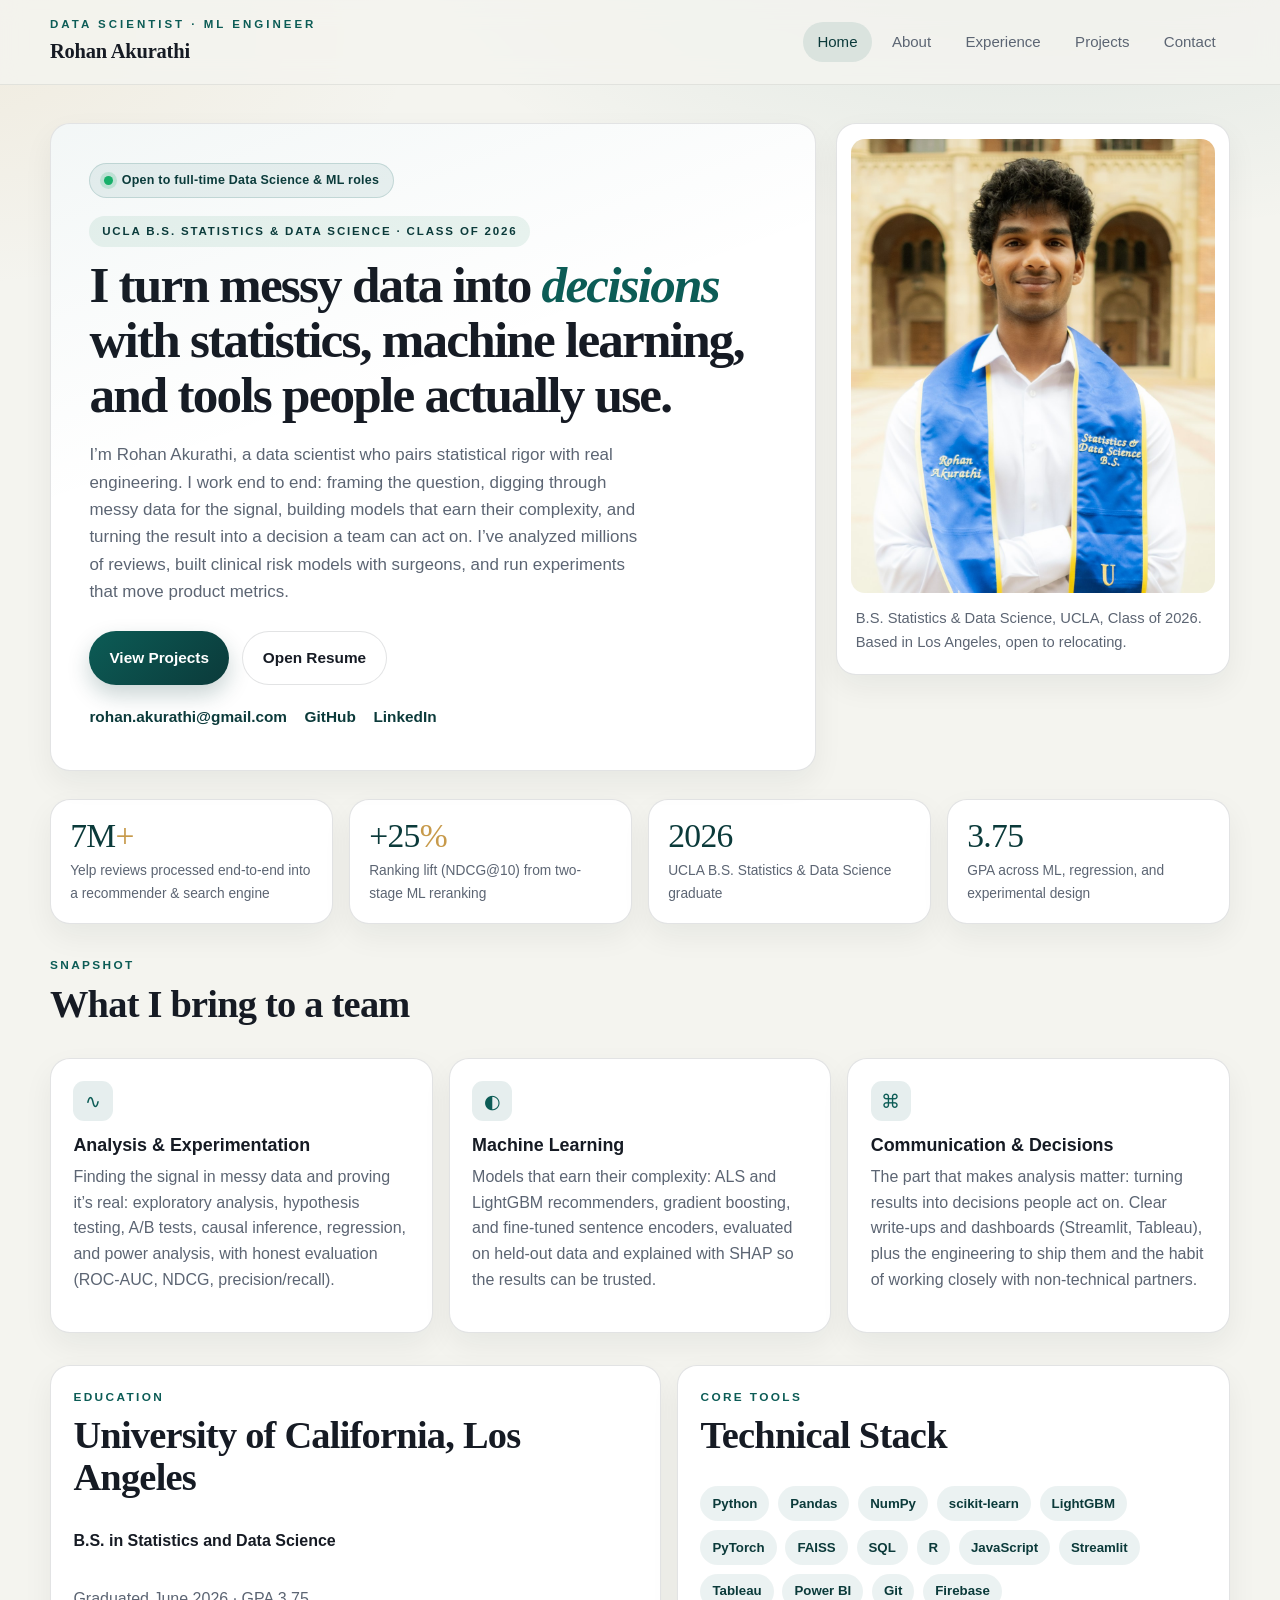
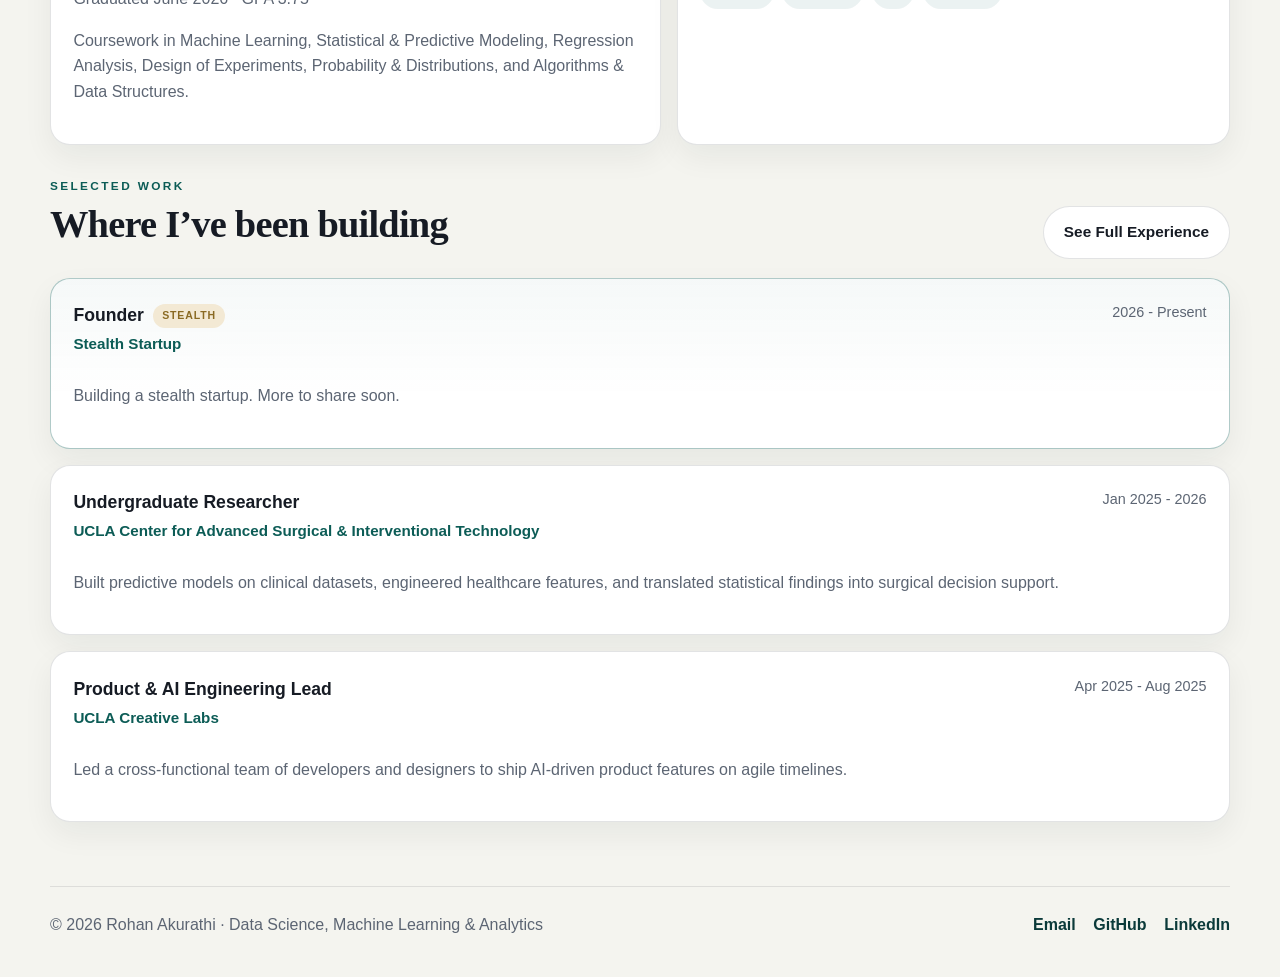
==== commit 05264417: "Rebalance toward data science and remove em dashes Lead with the data-to-decisions value proposition" ====
--- a/index.html
+++ b/index.html
@@ -6,7 +6,7 @@
     <title>Rohan Akurathi | Data Scientist &amp; ML Engineer</title>
     <meta
       name="description"
-      content="Rohan Akurathi — UCLA B.S. in Statistics &amp; Data Science (Class of 2026). Data scientist and ML engineer building recommendation systems, clinical prediction models, and AI-powered products. Open to full-time roles."
+      content="Rohan Akurathi, UCLA B.S. in Statistics &amp; Data Science (Class of 2026). Data scientist and ML engineer building recommendation systems, clinical prediction models, and AI-powered products. Open to full-time roles."
     />
     <link rel="stylesheet" href="styles.css" />
   </head>
@@ -33,11 +33,12 @@
           <div class="panel hero-copy">
             <span class="availability"><span class="dot"></span> Open to full-time Data Science &amp; ML roles</span>
             <span class="eyebrow">UCLA B.S. Statistics &amp; Data Science · Class of 2026</span>
-            <h1>I build machine learning systems that turn messy data into <span class="accent">decisions</span>.</h1>
+            <h1>I turn messy data into <span class="accent">decisions</span> with statistics, machine learning, and tools people actually use.</h1>
             <p class="lead">
-              I’m Rohan Akurathi — a data scientist and ML engineer who pairs rigorous statistics with real engineering. I’ve
-              shipped recommendation systems on millions of reviews, built clinical risk models with surgeons, and led AI product
-              teams. I care about work that’s measurable, interpretable, and actually used.
+              I’m Rohan Akurathi, a data scientist who pairs statistical rigor with real engineering. I work end to end:
+              framing the question, digging through messy data for the signal, building models that earn their complexity, and
+              turning the result into a decision a team can act on. I’ve analyzed millions of reviews, built clinical risk models
+              with surgeons, and run experiments that move product metrics.
             </p>
             <div class="cta-row">
               <a class="button primary" href="projects.html">View Projects</a>
@@ -56,7 +57,7 @@
                 <img src="assets/headshot.jpg" alt="Rohan Akurathi, UCLA Class of 2026, Statistics and Data Science" />
               </div>
               <p class="portrait-note">
-                B.S. Statistics &amp; Data Science, UCLA — Class of 2026. Based in Los Angeles, open to relocating.
+                B.S. Statistics &amp; Data Science, UCLA, Class of 2026. Based in Los Angeles, open to relocating.
               </p>
             </div>
           </div>
@@ -65,7 +66,7 @@
         <section class="proof-bar" aria-label="Highlights">
           <div class="metric">
             <div class="stat-value">7M<span class="unit">+</span></div>
-            <div class="stat-label">Yelp reviews modeled in a production-style recommender</div>
+            <div class="stat-label">Yelp reviews processed end-to-end into a recommender &amp; search engine</div>
           </div>
           <div class="metric">
             <div class="stat-value">+25<span class="unit">%</span></div>
@@ -90,27 +91,27 @@
           </div>
           <div class="card-grid">
             <article class="card">
+              <div class="card-icon" aria-hidden="true">∿</div>
+              <h3>Analysis &amp; Experimentation</h3>
+              <p>
+                Finding the signal in messy data and proving it’s real: exploratory analysis, hypothesis testing, A/B tests,
+                causal inference, regression, and power analysis, with honest evaluation (ROC-AUC, NDCG, precision/recall).
+              </p>
+            </article>
+            <article class="card">
               <div class="card-icon" aria-hidden="true">◐</div>
-              <h3>Applied Machine Learning</h3>
-              <p>
-                End-to-end ML: ALS and LightGBM recommenders, gradient boosting, and fine-tuned sentence encoders — built,
-                evaluated on held-out data, and explained with SHAP.
-              </p>
-            </article>
-            <article class="card">
-              <div class="card-icon" aria-hidden="true">∿</div>
-              <h3>Statistics &amp; Experimentation</h3>
-              <p>
-                A real statistical foundation: hypothesis testing, causal inference, regression, power analysis, and honest model
-                evaluation with ROC-AUC, NDCG, and precision/recall.
+              <h3>Machine Learning</h3>
+              <p>
+                Models that earn their complexity: ALS and LightGBM recommenders, gradient boosting, and fine-tuned sentence
+                encoders, evaluated on held-out data and explained with SHAP so the results can be trusted.
               </p>
             </article>
             <article class="card">
               <div class="card-icon" aria-hidden="true">⌘</div>
-              <h3>Product &amp; Engineering Sense</h3>
-              <p>
-                I ship. Python data pipelines, APIs, Firebase, FAISS search, and Streamlit dashboards — and I’ve led developers and
-                designers to deliver AI features users actually touch.
+              <h3>Communication &amp; Decisions</h3>
+              <p>
+                The part that makes analysis matter: turning results into decisions people act on. Clear write-ups and dashboards
+                (Streamlit, Tableau), plus the engineering to ship them and the habit of working closely with non-technical partners.
               </p>
             </article>
           </div>
